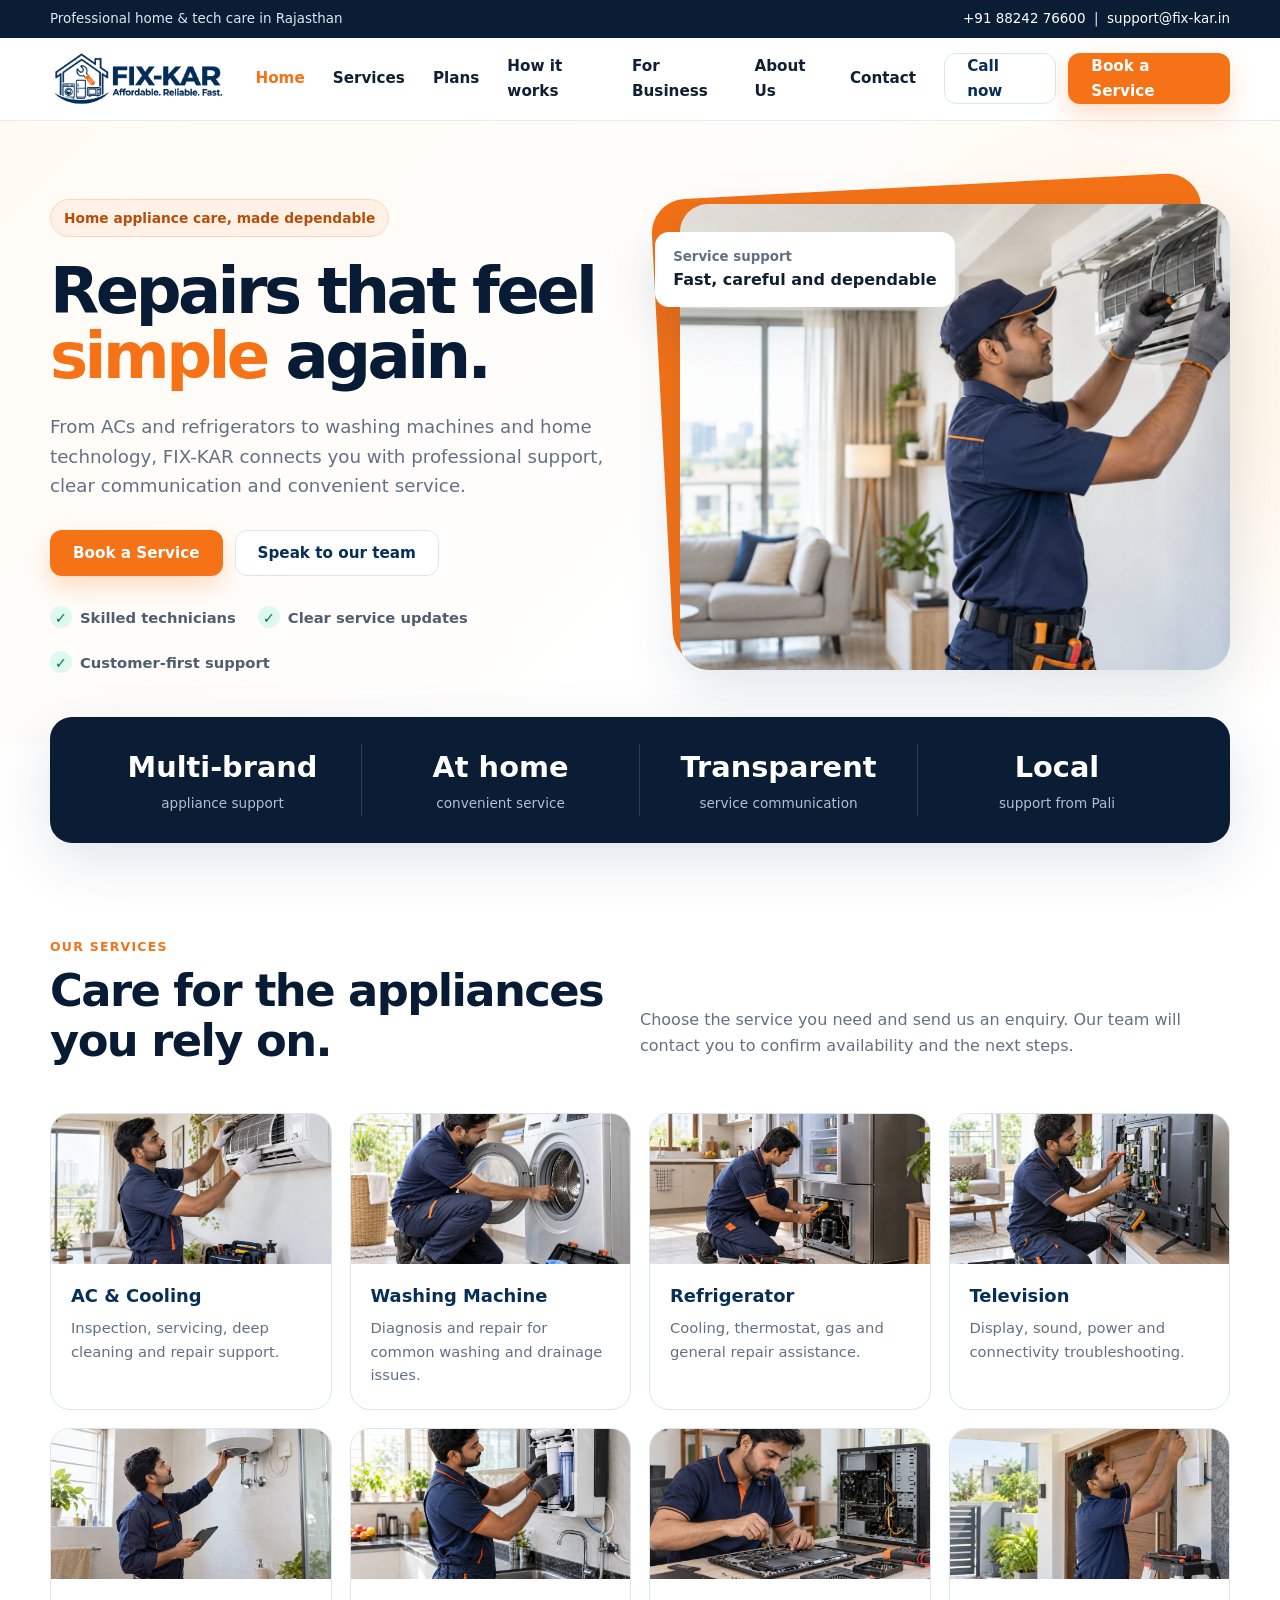
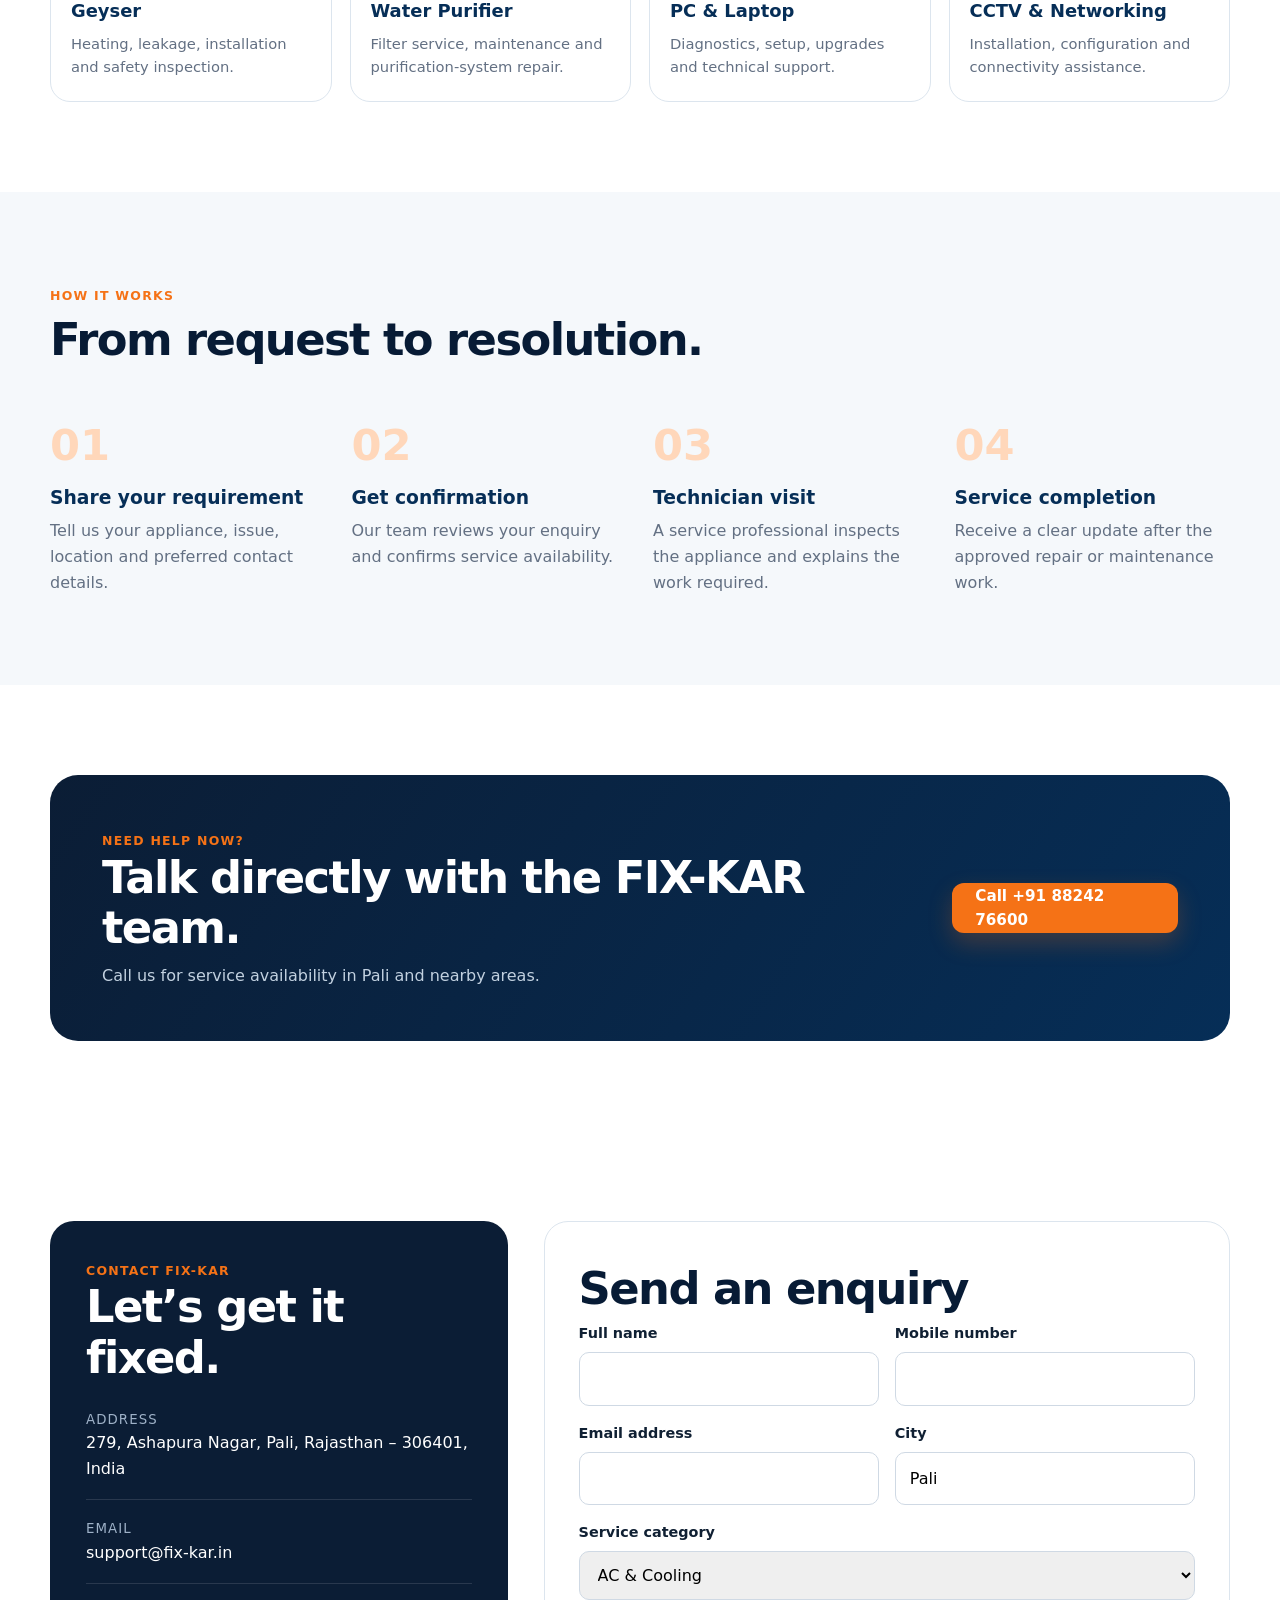
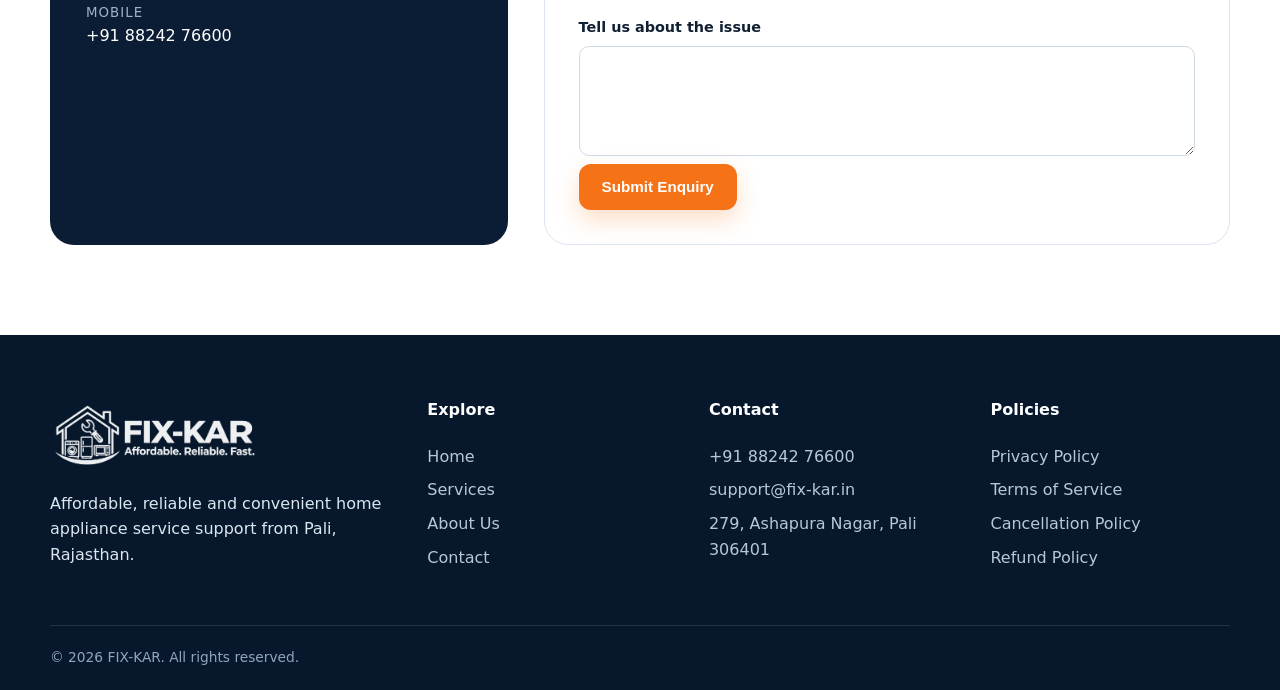
==== index.html @ 4ca43510 "Initial Fixkaro deployment" ====
<!doctype html>
<html lang="en">
<head>
  <meta charset="utf-8">
  <meta name="viewport" content="width=device-width, initial-scale=1">
  <title>FIX-KAR | Affordable, Reliable Home Appliance Service</title>
  <meta name="description" content="Book trusted appliance repair and maintenance services with FIX-KAR in Pali, Rajasthan.">
  <link rel="icon" type="image/svg+xml" href="data:image/svg+xml,%3Csvg xmlns='http://www.w3.org/2000/svg' viewBox='0 0 64 64'%3E%3Crect width='64' height='64' rx='14' fill='%23062e57'/%3E%3Cpath d='M13 31 32 16l19 15v20H13z' fill='none' stroke='%23fff' stroke-width='5'/%3E%3Cpath d='m27 39 15-15' stroke='%23f57216' stroke-width='6' stroke-linecap='round'/%3E%3C/svg%3E">
  <link rel="stylesheet" href="styles.css">
</head>
<body>

  <div class="topbar">
    <div class="wrap">
      <span>Professional home &amp; tech care in Rajasthan</span>
      <span>
        <a href="tel:+918824276600">+91 88242 76600</a>
        &nbsp;|&nbsp;
        <a href="mailto:support@fix-kar.in">support@fix-kar.in</a>
      </span>
    </div>
  </div>

  <header class="header">
    <nav class="nav wrap">
      <a href="index.html"><img class="logo" src="assets/fix-kar-logo.png" alt="FIX-KAR – Affordable, Reliable, Fast"></a>
      <div class="navlinks">
        <a class="active" href="index.html">Home</a>
        <a href="services.html">Services</a>
        <a href="plans.html">Plans</a>
        <a href="how-it-works.html">How it works</a>
        <a href="business.html">For Business</a>
        <a href="about.html">About Us</a>
        <a href="contact.html">Contact</a>
      </div>
      <div class="actions">
        <a class="btn btn-secondary" href="tel:+918824276600">Call now</a>
        <a class="btn btn-primary" href="contact.html">Book a Service</a>
        <button class="menu" aria-label="Toggle menu">☰</button>
      </div>
    </nav>
  </header>

  <main>

    <section class="hero">
      <div class="wrap hero-grid">
        <div>
          <span class="eyebrow">Home appliance care, made dependable</span>
          <h1>Repairs that feel <span>simple</span> again.</h1>
          <p class="lead">From ACs and refrigerators to washing machines and home technology, FIX-KAR connects you with professional support, clear communication and convenient service.</p>
          <div class="hero-ctas">
            <a class="btn btn-primary" href="contact.html">Book a Service</a>
            <a class="btn btn-secondary" href="tel:+918824276600">Speak to our team</a>
          </div>
          <div class="trust">
            <span>Skilled technicians</span>
            <span>Clear service updates</span>
            <span>Customer-first support</span>
          </div>
        </div>
        <div class="hero-art">
          <img src="assets/technician-hero.png" alt="Professional technician servicing a home air conditioner">
          <div class="ticket">
            <small>Service support</small>
            Fast, careful and dependable
          </div>
        </div>
      </div>
    </section>

    <section class="stats">
      <div class="wrap stats-grid">
        <div class="stat"><strong>Multi-brand</strong><span>appliance support</span></div>
        <div class="stat"><strong>At home</strong><span>convenient service</span></div>
        <div class="stat"><strong>Transparent</strong><span>service communication</span></div>
        <div class="stat"><strong>Local</strong><span>support from Pali</span></div>
      </div>
    </section>

    <section class="section" id="services">
      <div class="wrap">
        <div class="section-head">
          <div>
            <span class="kicker">Our services</span>
            <h2>Care for the appliances you rely on.</h2>
          </div>
          <p>Choose the service you need and send us an enquiry. Our team will contact you to confirm availability and the next steps.</p>
        </div>
        <div class="service-grid">
          <article class="card home-service-card">
            <img src="assets/service-ac.jpg" alt="Technician servicing an air conditioner" loading="lazy">
            <h3>AC &amp; Cooling</h3>
            <p>Inspection, servicing, deep cleaning and repair support.</p>
          </article>
          <article class="card home-service-card">
            <img src="assets/service-washing.jpg" alt="Technician repairing a washing machine" loading="lazy">
            <h3>Washing Machine</h3>
            <p>Diagnosis and repair for common washing and drainage issues.</p>
          </article>
          <article class="card home-service-card">
            <img src="assets/service-refrigerator.jpg" alt="Technician diagnosing a refrigerator" loading="lazy">
            <h3>Refrigerator</h3>
            <p>Cooling, thermostat, gas and general repair assistance.</p>
          </article>
          <article class="card home-service-card">
            <img src="assets/service-tv.jpg" alt="Technician repairing a television" loading="lazy">
            <h3>Television</h3>
            <p>Display, sound, power and connectivity troubleshooting.</p>
          </article>
          <article class="card home-service-card">
            <img src="assets/service-geyser.jpg" alt="Technician inspecting a geyser" loading="lazy">
            <h3>Geyser</h3>
            <p>Heating, leakage, installation and safety inspection.</p>
          </article>
          <article class="card home-service-card">
            <img src="assets/service-purifier.jpg" alt="Technician servicing a water purifier" loading="lazy">
            <h3>Water Purifier</h3>
            <p>Filter service, maintenance and purification-system repair.</p>
          </article>
          <article class="card home-service-card">
            <img src="assets/service-laptop.jpg" alt="Technician repairing a laptop" loading="lazy">
            <h3>PC &amp; Laptop</h3>
            <p>Diagnostics, setup, upgrades and technical support.</p>
          </article>
          <article class="card home-service-card">
            <img src="assets/service-cctv.jpg" alt="Technician installing a CCTV camera" loading="lazy">
            <h3>CCTV &amp; Networking</h3>
            <p>Installation, configuration and connectivity assistance.</p>
          </article>
        </div>
      </div>
    </section>

    <section class="section soft" id="how">
      <div class="wrap">
        <div class="section-head">
          <div>
            <span class="kicker">How it works</span>
            <h2>From request to resolution.</h2>
          </div>
        </div>
        <div class="steps">
          <div class="step">
            <h3>Share your requirement</h3>
            <p>Tell us your appliance, issue, location and preferred contact details.</p>
          </div>
          <div class="step">
            <h3>Get confirmation</h3>
            <p>Our team reviews your enquiry and confirms service availability.</p>
          </div>
          <div class="step">
            <h3>Technician visit</h3>
            <p>A service professional inspects the appliance and explains the work required.</p>
          </div>
          <div class="step">
            <h3>Service completion</h3>
            <p>Receive a clear update after the approved repair or maintenance work.</p>
          </div>
        </div>
      </div>
    </section>

    <section class="section">
      <div class="wrap">
        <div class="band">
          <div>
            <span class="kicker">Need help now?</span>
            <h2>Talk directly with the FIX-KAR team.</h2>
            <p>Call us for service availability in Pali and nearby areas.</p>
          </div>
          <a class="btn btn-primary" href="tel:+918824276600">Call +91 88242 76600</a>
        </div>
      </div>
    </section>

    <section class="section" id="contact">
      <div class="wrap contact-grid">
        <div class="contact-panel">
          <span class="kicker">Contact Fix-Kar</span>
          <h2>Let&rsquo;s get it fixed.</h2>
          <div class="contact-item">
            <small>Address</small>
            <a target="_blank" rel="noopener" href="https://www.google.com/maps/search/?api=1&query=279%2C%20Ashapura%20Nagar%2C%20Pali%20306401">279, Ashapura Nagar, Pali, Rajasthan – 306401, India</a>
          </div>
          <div class="contact-item">
            <small>Email</small>
            <a href="mailto:support@fix-kar.in">support@fix-kar.in</a>
          </div>
          <div class="contact-item">
            <small>Mobile</small>
            <a href="tel:+918824276600">+91 88242 76600</a>
          </div>
        </div>
        <form class="form" id="enquiry-form">
          <h2>Send an enquiry</h2>
          <div class="fields">
            <div class="field">
              <label for="name">Full name</label>
              <input id="name" required autocomplete="name">
            </div>
            <div class="field">
              <label for="mobile">Mobile number</label>
              <input id="mobile" required inputmode="tel" autocomplete="tel">
            </div>
            <div class="field">
              <label for="email">Email address</label>
              <input id="email" type="email" autocomplete="email">
            </div>
            <div class="field">
              <label for="city">City</label>
              <input id="city" value="Pali" autocomplete="address-level2">
            </div>
            <div class="field full">
              <label for="category">Service category</label>
              <select id="category">
                <option>AC &amp; Cooling</option>
                <option>Washing Machine</option>
                <option>Refrigerator</option>
                <option>Television</option>
                <option>Geyser</option>
                <option>Water Purifier</option>
                <option>PC &amp; Laptop</option>
                <option>CCTV &amp; Networking</option>
                <option>Other</option>
              </select>
            </div>
            <div class="field full">
              <label for="message">Tell us about the issue</label>
              <textarea id="message" required></textarea>
            </div>
          </div>
          <button class="btn btn-primary" type="submit">Submit Enquiry</button>
          <div class="notice" role="status">Thank you. Your enquiry has been recorded in this website preview. Please call or email FIX-KAR for immediate assistance.</div>
        </form>
      </div>
    </section>

  </main>

  <footer>
    <div class="wrap">
      <div class="footer-grid">
        <div>
          <img class="footer-logo" src="assets/fix-kar-logo.png" alt="FIX-KAR">
          <p>Affordable, reliable and convenient home appliance service support from Pali, Rajasthan.</p>
        </div>
        <div>
          <h4>Explore</h4>
          <a href="index.html">Home</a>
          <a href="services.html">Services</a>
          <a href="about.html">About Us</a>
          <a href="contact.html">Contact</a>
        </div>
        <div>
          <h4>Contact</h4>
          <a href="tel:+918824276600">+91 88242 76600</a>
          <a href="mailto:support@fix-kar.in">support@fix-kar.in</a>
          <a target="_blank" rel="noopener" href="https://www.google.com/maps/search/?api=1&query=279%2C%20Ashapura%20Nagar%2C%20Pali%20306401">279, Ashapura Nagar, Pali 306401</a>
        </div>
        <div>
          <h4>Policies</h4>
          <a href="privacy.html">Privacy Policy</a>
          <a href="terms.html">Terms of Service</a>
          <a href="cancellation.html">Cancellation Policy</a>
          <a href="refund.html">Refund Policy</a>
        </div>
      </div>
      <div class="footer-bottom">© 2026 FIX-KAR. All rights reserved.</div>
    </div>
  </footer>

  <script src="script.js"></script>
</body>
</html>
---- styles.css ----
/* ==========================================================================
   FIX-KAR — Global Stylesheet
   ========================================================================== */

:root {
  --navy: #062e57;
  --navy2: #0b1d35;
  --orange: #f57216;
  --mint: #18b88f;
  --ink: #102033;
  --muted: #637083;
  --paper: #fff;
  --soft: #f5f8fb;
  --line: #dce5ee;
  --shadow: 0 18px 55px rgba(6, 46, 87, 0.12);
}

* {
  box-sizing: border-box;
}

html {
  scroll-behavior: smooth;
}

body {
  margin: 0;
  font-family: Inter, ui-sans-serif, system-ui, -apple-system, BlinkMacSystemFont, "Segoe UI", sans-serif;
  color: var(--ink);
  background: #fff;
  line-height: 1.6;
}

a {
  color: inherit;
  text-decoration: none;
}

img {
  max-width: 100%;
  display: block;
}

.wrap {
  width: min(1180px, calc(100% - 40px));
  margin: auto;
}

/* ==========================================================================
   Top bar + header + nav
   ========================================================================== */

.topbar {
  background: var(--navy2);
  color: #dbe8f3;
  font-size: 0.84rem;
}

.topbar .wrap {
  display: flex;
  justify-content: space-between;
  gap: 20px;
  padding: 8px 0;
}

.topbar a {
  color: #fff;
}

.header {
  position: sticky;
  top: 0;
  z-index: 30;
  background: rgba(255, 255, 255, 0.96);
  backdrop-filter: blur(12px);
  border-bottom: 1px solid rgba(220, 229, 238, 0.75);
}

.nav {
  height: 82px;
  display: flex;
  align-items: center;
  justify-content: space-between;
  gap: 28px;
}

.logo {
  width: 188px;
}

.navlinks {
  display: flex;
  align-items: center;
  gap: 28px;
  font-weight: 650;
  font-size: 0.95rem;
}

.navlinks a:hover,
.navlinks a.active {
  color: var(--orange);
}

.actions {
  display: flex;
  align-items: center;
  gap: 12px;
}

.btn {
  display: inline-flex;
  align-items: center;
  justify-content: center;
  min-height: 46px;
  padding: 0 22px;
  border-radius: 12px;
  border: 1px solid transparent;
  font-weight: 750;
  cursor: pointer;
  transition: 0.2s;
  background: none;
  font-size: 0.95rem;
}

.btn-primary {
  background: var(--orange);
  color: white;
  box-shadow: 0 10px 25px rgba(245, 114, 22, 0.24);
}

.btn-primary:hover {
  transform: translateY(-2px);
  background: #db5f0b;
}

.btn-secondary {
  border-color: var(--line);
  background: #fff;
  color: var(--navy);
}

.btn-secondary:hover {
  border-color: var(--orange);
}

.menu {
  display: none;
  border: 0;
  background: none;
  font-size: 1.6rem;
}

/* ==========================================================================
   Hero
   ========================================================================== */

.hero {
  background: radial-gradient(circle at 88% 40%, #fff0dc 0, transparent 30%),
    linear-gradient(135deg, #fffaf4, #fff 62%);
  padding: 78px 0 70px;
  overflow: hidden;
}

.hero-grid {
  display: grid;
  grid-template-columns: 1.02fr 0.98fr;
  align-items: center;
  gap: 58px;
}

.eyebrow {
  display: inline-flex;
  align-items: center;
  gap: 8px;
  color: #b64d09;
  background: #fff1e6;
  border: 1px solid #ffd6bb;
  border-radius: 999px;
  padding: 7px 13px;
  font-size: 0.86rem;
  font-weight: 750;
}

.hero h1,
.page-hero h1 {
  font-size: clamp(2.8rem, 5vw, 5rem);
  line-height: 1.03;
  letter-spacing: -0.055em;
  color: #071b35;
  margin: 22px 0;
}

.hero h1 span {
  color: var(--orange);
}

.lead {
  font-size: 1.14rem;
  color: var(--muted);
  max-width: 650px;
}

.hero-ctas {
  display: flex;
  gap: 12px;
  flex-wrap: wrap;
  margin: 30px 0;
}

.trust {
  display: flex;
  gap: 22px;
  flex-wrap: wrap;
  color: #4e5d70;
  font-size: 0.92rem;
  font-weight: 650;
}

.trust span:before {
  content: "✓";
  display: inline-grid;
  place-items: center;
  width: 22px;
  height: 22px;
  border-radius: 50%;
  background: #dff8f0;
  color: #078060;
  margin-right: 8px;
}

.hero-art {
  position: relative;
}

.hero-art:before {
  content: "";
  position: absolute;
  inset: -18px 18px 18px -18px;
  background: var(--orange);
  border-radius: 34px;
  transform: rotate(-3deg);
}

.hero-art img {
  position: relative;
  aspect-ratio: 1.18 / 1;
  object-fit: cover;
  border-radius: 28px;
  box-shadow: var(--shadow);
}

.ticket {
  position: absolute;
  z-index: 2;
  left: -25px;
  top: 28px;
  background: white;
  padding: 14px 18px;
  border-radius: 14px;
  box-shadow: var(--shadow);
  font-weight: 750;
}

.ticket small {
  display: block;
  color: var(--muted);
  font-weight: 550;
}

/* ==========================================================================
   Stats band
   ========================================================================== */

.stats {
  margin-top: -28px;
  position: relative;
  z-index: 3;
}

.stats-grid {
  display: grid;
  grid-template-columns: repeat(4, 1fr);
  background: var(--navy2);
  color: white;
  border-radius: 22px;
  padding: 27px 34px;
  box-shadow: var(--shadow);
}

.stat {
  text-align: center;
  border-right: 1px solid rgba(255, 255, 255, 0.15);
}

.stat:last-child {
  border: 0;
}

.stat strong {
  display: block;
  font-size: 1.8rem;
}

.stat span {
  color: #afc0d4;
  font-size: 0.85rem;
}

/* ==========================================================================
   Sections
   ========================================================================== */

.section {
  padding: 90px 0;
}

.section.soft {
  background: var(--soft);
}

.section-head {
  display: flex;
  align-items: end;
  justify-content: space-between;
  gap: 30px;
  margin-bottom: 38px;
}

.kicker {
  color: var(--orange);
  font-weight: 800;
  text-transform: uppercase;
  letter-spacing: 0.1em;
  font-size: 0.78rem;
}

.section h2,
.page-section h2 {
  font-size: clamp(2rem, 3.5vw, 3.15rem);
  line-height: 1.12;
  letter-spacing: -0.035em;
  color: #071b35;
  margin: 8px 0;
}

.section-head p {
  max-width: 590px;
  color: var(--muted);
}

/* ==========================================================================
   Service cards (shared card style)
   ========================================================================== */

.service-grid {
  display: grid;
  grid-template-columns: repeat(4, 1fr);
  gap: 18px;
}

.card {
  background: #fff;
  border: 1px solid var(--line);
  border-radius: 20px;
  padding: 25px;
  transition: 0.2s;
}

.card:hover {
  transform: translateY(-5px);
  box-shadow: var(--shadow);
  border-color: #ffc59d;
}

.icon {
  width: 54px;
  height: 54px;
  display: grid;
  place-items: center;
  background: #fff2e9;
  color: var(--orange);
  border-radius: 15px;
  font-size: 1.55rem;
}

.card h3 {
  margin: 18px 0 6px;
  color: var(--navy);
  font-size: 1.12rem;
}

.card p {
  color: var(--muted);
  font-size: 0.92rem;
  margin: 0;
}

.home-service-card {
  padding: 0;
  overflow: hidden;
}

.home-service-card > img {
  width: 100%;
  height: 150px;
  object-fit: cover;
}

.home-service-card h3,
.home-service-card p {
  margin-left: 20px;
  margin-right: 20px;
}

.home-service-card p {
  margin-bottom: 22px;
}

/* ==========================================================================
   How it works — steps
   ========================================================================== */

.steps {
  display: grid;
  grid-template-columns: repeat(4, 1fr);
  gap: 26px;
  counter-reset: step;
}

.step {
  counter-increment: step;
}

.step:before {
  content: "0" counter(step);
  font-size: 2.7rem;
  font-weight: 850;
  color: #ffd7ba;
}

.step h3 {
  margin: 2px 0 6px;
  color: var(--navy);
}

.step p {
  margin: 0;
  color: var(--muted);
}

/* ==========================================================================
   Call-to-action band
   ========================================================================== */

.band {
  background: linear-gradient(125deg, var(--navy2), var(--navy));
  color: white;
  border-radius: 28px;
  padding: 52px;
  display: flex;
  align-items: center;
  justify-content: space-between;
  gap: 30px;
}

.band h2 {
  color: #fff;
  margin: 0 0 10px;
}

.band p {
  color: #c2d1e0;
  margin: 0;
}

/* ==========================================================================
   Contact panel + form
   ========================================================================== */

.contact-grid {
  display: grid;
  grid-template-columns: 0.8fr 1.2fr;
  gap: 36px;
}

.contact-panel {
  background: var(--navy2);
  color: white;
  border-radius: 24px;
  padding: 36px;
}

.contact-panel h2 {
  color: white;
  margin-top: 0;
}

.contact-item {
  padding: 18px 0;
  border-bottom: 1px solid rgba(255, 255, 255, 0.12);
}

.contact-item:last-child {
  border: 0;
}

.contact-item small {
  display: block;
  color: #9fb2c8;
  text-transform: uppercase;
  letter-spacing: 0.08em;
}

.form {
  background: white;
  border: 1px solid var(--line);
  border-radius: 24px;
  padding: 34px;
}

.fields {
  display: grid;
  grid-template-columns: 1fr 1fr;
  gap: 16px;
}

.field.full {
  grid-column: 1 / -1;
}

.field label {
  display: block;
  font-weight: 700;
  margin-bottom: 7px;
  font-size: 0.9rem;
}

.field input,
.field select,
.field textarea {
  width: 100%;
  padding: 13px 14px;
  border: 1px solid #cfd9e4;
  border-radius: 10px;
  font: inherit;
}

.field textarea {
  min-height: 110px;
  resize: vertical;
}

.notice {
  display: none;
  margin-top: 14px;
  color: #087b60;
  font-weight: 700;
}

.notice.is-error {
  color: #b3261e;
}

/* ==========================================================================
   Inner-page hero
   ========================================================================== */

.page-hero {
  padding: 70px 0;
  background: linear-gradient(125deg, #f7fbff, #fff4e9);
}

.page-hero .wrap {
  max-width: 900px;
  text-align: center;
}

.page-hero h1 {
  font-size: clamp(2.6rem, 5vw, 4.6rem);
}

/* ==========================================================================
   About page
   ========================================================================== */

.about-grid {
  display: grid;
  grid-template-columns: 0.9fr 1.1fr;
  gap: 55px;
  align-items: center;
}

.about-logo {
  background: #f7f9fc;
  border: 1px solid var(--line);
  border-radius: 26px;
  padding: 38px;
}

.values {
  display: grid;
  grid-template-columns: repeat(3, 1fr);
  gap: 18px;
}

.value {
  padding: 27px;
  border: 1px solid var(--line);
  border-radius: 20px;
}

.value h3 {
  color: var(--navy);
}

.value p {
  color: var(--muted);
}

/* ==========================================================================
   Footer
   ========================================================================== */

footer {
  background: #07182d;
  color: #dce6f1;
  padding: 62px 0 22px;
}

.footer-grid {
  display: grid;
  grid-template-columns: 1.4fr repeat(3, 1fr);
  gap: 42px;
}

.footer-logo {
  width: 210px;
  filter: brightness(0) invert(1);
  opacity: 0.94;
  margin-bottom: 18px;
}

.footer-grid h4 {
  color: white;
  margin-top: 0;
}

.footer-grid a {
  display: block;
  color: #b8c7d8;
  margin: 8px 0;
}

.footer-grid a:hover {
  color: #ff9a54;
}

.footer-bottom {
  border-top: 1px solid rgba(255, 255, 255, 0.12);
  margin-top: 42px;
  padding-top: 20px;
  color: #91a5ba;
  font-size: 0.86rem;
}

/* ==========================================================================
   Services / Business / Plans — content cards
   ========================================================================== */

.content-grid {
  display: grid;
  grid-template-columns: repeat(3, 1fr);
  gap: 20px;
}

.content-card {
  border: 1px solid var(--line);
  border-radius: 20px;
  padding: 28px;
  background: #fff;
}

.content-card h3 {
  color: var(--navy);
  margin: 14px 0 8px;
}

.content-card p,
.content-card li {
  color: var(--muted);
}

.content-card ul {
  padding-left: 20px;
}

.service-card {
  padding: 0;
  overflow: hidden;
}

.service-card .service-photo {
  width: 100%;
  height: 190px;
  object-fit: cover;
}

.service-card .service-body {
  padding: 22px;
}

.service-card h3 {
  margin: 0 0 7px;
}

/* ==========================================================================
   Plans page
   ========================================================================== */

.plan-controls {
  display: flex;
  justify-content: space-between;
  gap: 20px;
  align-items: center;
  flex-wrap: wrap;
  margin-bottom: 32px;
}

.plan-tabs,
.billing-tabs {
  display: inline-flex;
  gap: 6px;
  padding: 6px;
  background: var(--soft);
  border: 1px solid var(--line);
  border-radius: 14px;
}

.plan-tab,
.billing-tab {
  border: 0;
  background: transparent;
  padding: 10px 16px;
  border-radius: 10px;
  font: inherit;
  font-weight: 800;
  color: var(--muted);
  cursor: pointer;
}

.plan-tab.active,
.billing-tab.active {
  background: var(--navy);
  color: white;
}

.discount-note {
  display: inline-flex;
  align-items: center;
  gap: 8px;
  background: #e5f8f1;
  color: #087b60;
  padding: 8px 12px;
  border-radius: 999px;
  font-weight: 800;
  font-size: 0.9rem;
}

.price-grid {
  display: grid;
  grid-template-columns: repeat(3, 1fr);
  gap: 22px;
}

.price-card {
  border: 1px solid var(--line);
  border-radius: 24px;
  padding: 30px;
  background: #fff;
  position: relative;
}

.price-card.featured {
  border: 2px solid var(--orange);
  box-shadow: var(--shadow);
}

.price-card .plan-name {
  font-size: 1.55rem;
  font-weight: 850;
  color: var(--navy);
  margin: 8px 0;
}

.price-card .price {
  font-size: 2.25rem;
  font-weight: 850;
  color: var(--navy);
}

.price-card .price small {
  font-size: 0.95rem;
  color: var(--muted);
}

.price-card .yearly-saving {
  display: none;
  color: #087b60;
  font-weight: 750;
}

.yearly-mode .yearly-saving {
  display: block;
}

.price-card ul {
  padding-left: 20px;
  color: var(--muted);
}

.price-footnote {
  margin-top: 26px;
  padding: 18px 20px;
  background: var(--soft);
  border-radius: 14px;
  color: var(--muted);
}

/* ==========================================================================
   FAQ
   ========================================================================== */

.faq-list {
  display: grid;
  gap: 14px;
  max-width: 900px;
  margin: auto;
}

.faq-list details {
  border: 1px solid var(--line);
  border-radius: 16px;
  background: #fff;
  padding: 18px 21px;
}

.faq-list summary {
  font-weight: 800;
  color: var(--navy);
  cursor: pointer;
}

.faq-list p {
  color: var(--muted);
  margin-bottom: 0;
}

/* ==========================================================================
   Policy pages
   ========================================================================== */

.policy {
  max-width: 850px;
}

.policy h2 {
  font-size: 1.7rem;
  margin-top: 38px;
}

.policy p,
.policy li {
  color: var(--muted);
}

.policy .updated {
  background: var(--soft);
  padding: 12px 16px;
  border-radius: 10px;
}

/* ==========================================================================
   How-it-works page — split lists
   ========================================================================== */

.split {
  display: grid;
  grid-template-columns: 1fr 1fr;
  gap: 35px;
  align-items: start;
}

.check-list {
  list-style: none;
  padding: 0;
}

.check-list li {
  padding: 10px 0;
  border-bottom: 1px solid var(--line);
}

.check-list li:before {
  content: "✓";
  color: var(--mint);
  font-weight: 900;
  margin-right: 10px;
}

.route-cta {
  text-align: center;
  padding: 55px;
  border-radius: 26px;
  background: linear-gradient(135deg, #fff3e8, #f5f9ff);
}

/* ==========================================================================
   Responsive
   ========================================================================== */

@media (max-width: 980px) {
  .navlinks {
    display: none;
  }

  .menu {
    display: block;
  }

  .actions .btn-secondary {
    display: none;
  }

  .hero-grid,
  .about-grid,
  .contact-grid {
    grid-template-columns: 1fr;
  }

  .hero {
    padding-top: 45px;
  }

  .hero-art {
    margin: 25px 18px 0;
  }

  .service-grid {
    grid-template-columns: repeat(2, 1fr);
  }

  .steps {
    grid-template-columns: repeat(2, 1fr);
  }

  .footer-grid {
    grid-template-columns: 1fr 1fr;
  }

  .stats-grid {
    grid-template-columns: repeat(2, 1fr);
    gap: 22px;
  }

  .stat:nth-child(2) {
    border-right: 0;
  }

  .mobile-open .navlinks {
    display: flex;
    position: absolute;
    top: 82px;
    left: 0;
    right: 0;
    background: white;
    padding: 24px;
    flex-direction: column;
    box-shadow: var(--shadow);
  }

  .values {
    grid-template-columns: 1fr;
  }
}

@media (max-width: 900px) {
  .content-grid,
  .price-grid,
  .split {
    grid-template-columns: 1fr 1fr;
  }
}

@media (max-width: 620px) {
  .wrap {
    width: min(100% - 28px, 1180px);
  }

  .topbar {
    display: none;
  }

  .nav {
    height: 72px;
  }

  .logo {
    width: 148px;
  }

  .actions .btn-primary {
    display: none;
  }

  .mobile-open .navlinks {
    top: 72px;
  }

  .hero h1 {
    font-size: 2.85rem;
  }

  .service-grid,
  .steps,
  .fields,
  .footer-grid {
    grid-template-columns: 1fr;
  }

  .stats {
    margin-top: 0;
    background: var(--navy2);
  }

  .stats .wrap {
    width: 100%;
  }

  .stats-grid {
    border-radius: 0;
  }

  .stat {
    border: 0;
  }

  .section {
    padding: 68px 0;
  }

  .section-head {
    align-items: start;
    flex-direction: column;
  }

  .band {
    padding: 34px;
    align-items: flex-start;
    flex-direction: column;
  }

  .ticket {
    left: -12px;
  }

  .contact-panel,
  .form {
    padding: 25px;
  }

  .content-grid,
  .price-grid,
  .split {
    grid-template-columns: 1fr;
  }

  .route-cta {
    padding: 32px 22px;
  }

  .service-card .service-photo {
    height: 180px;
  }

  .plan-tabs,
  .billing-tabs {
    width: 100%;
    overflow-x: auto;
  }

  .plan-tab,
  .billing-tab {
    flex: 1;
    white-space: nowrap;
    padding: 10px 12px;
  }
}
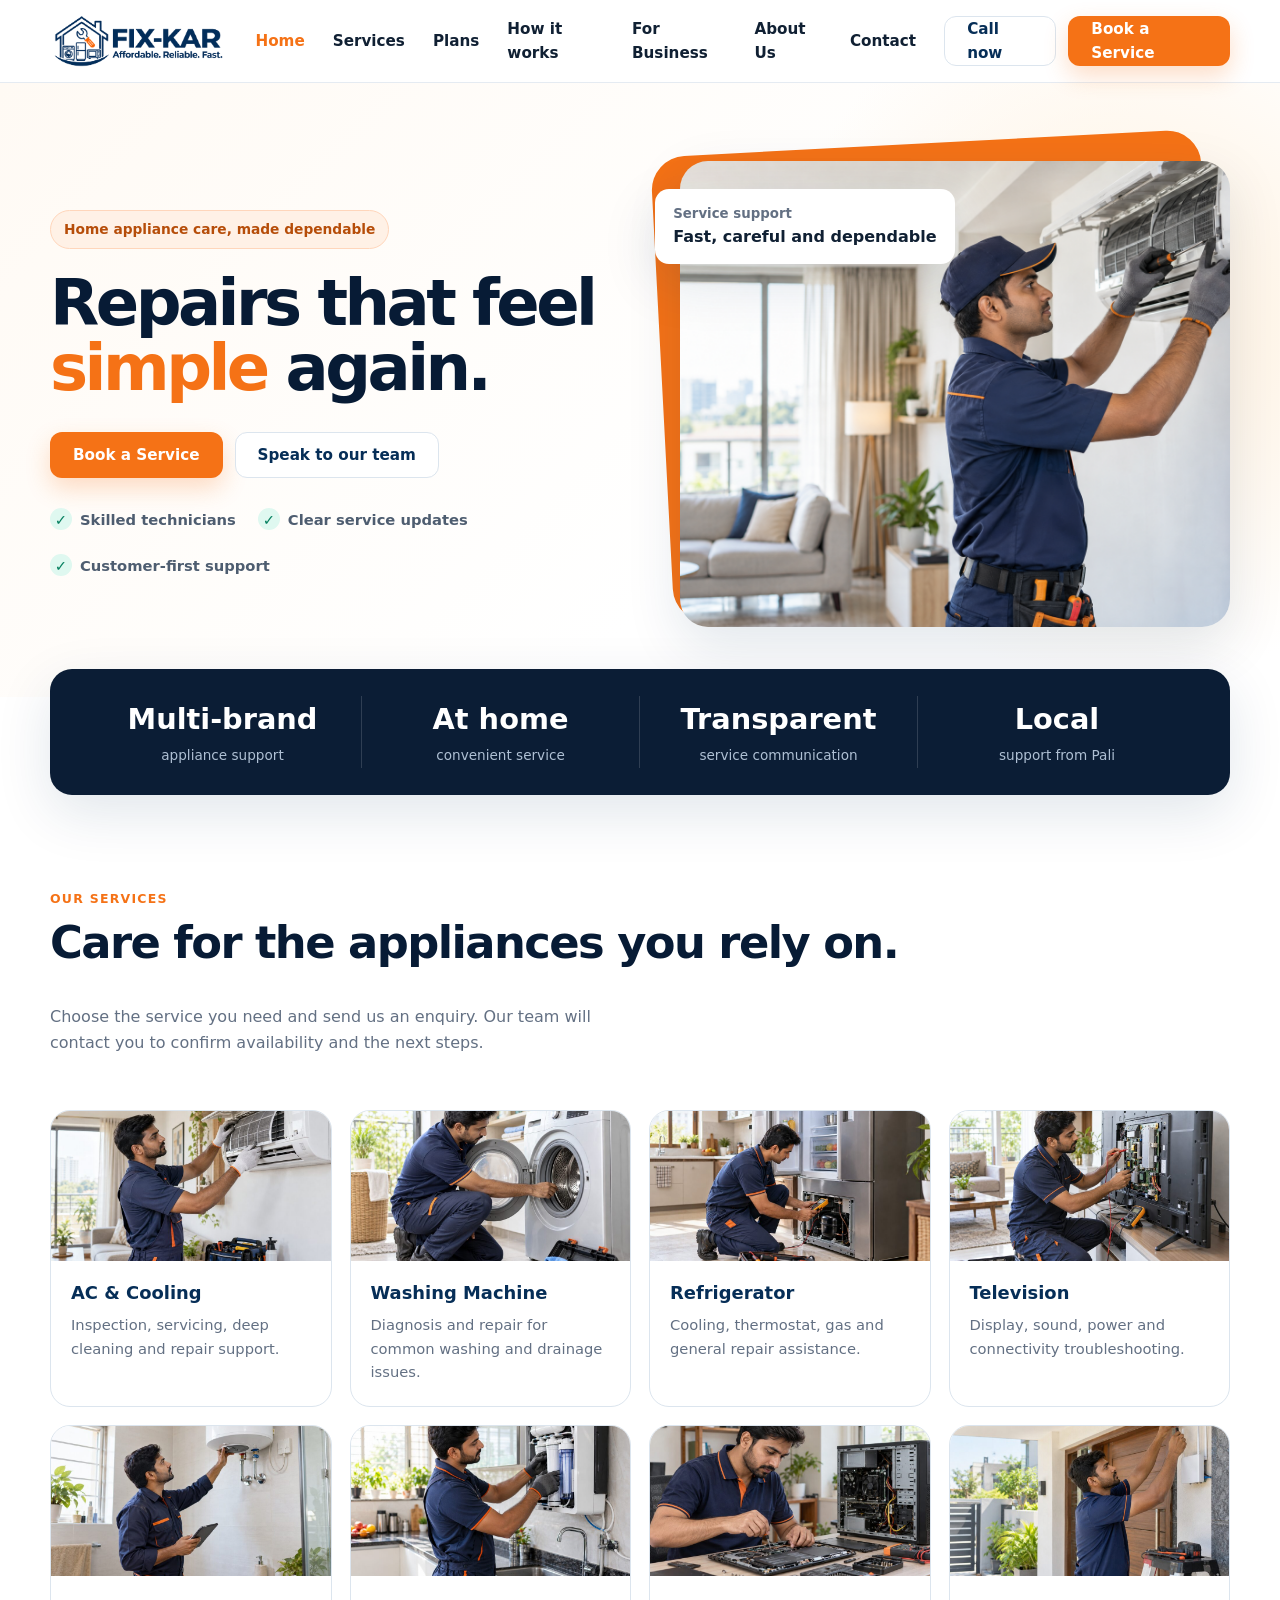
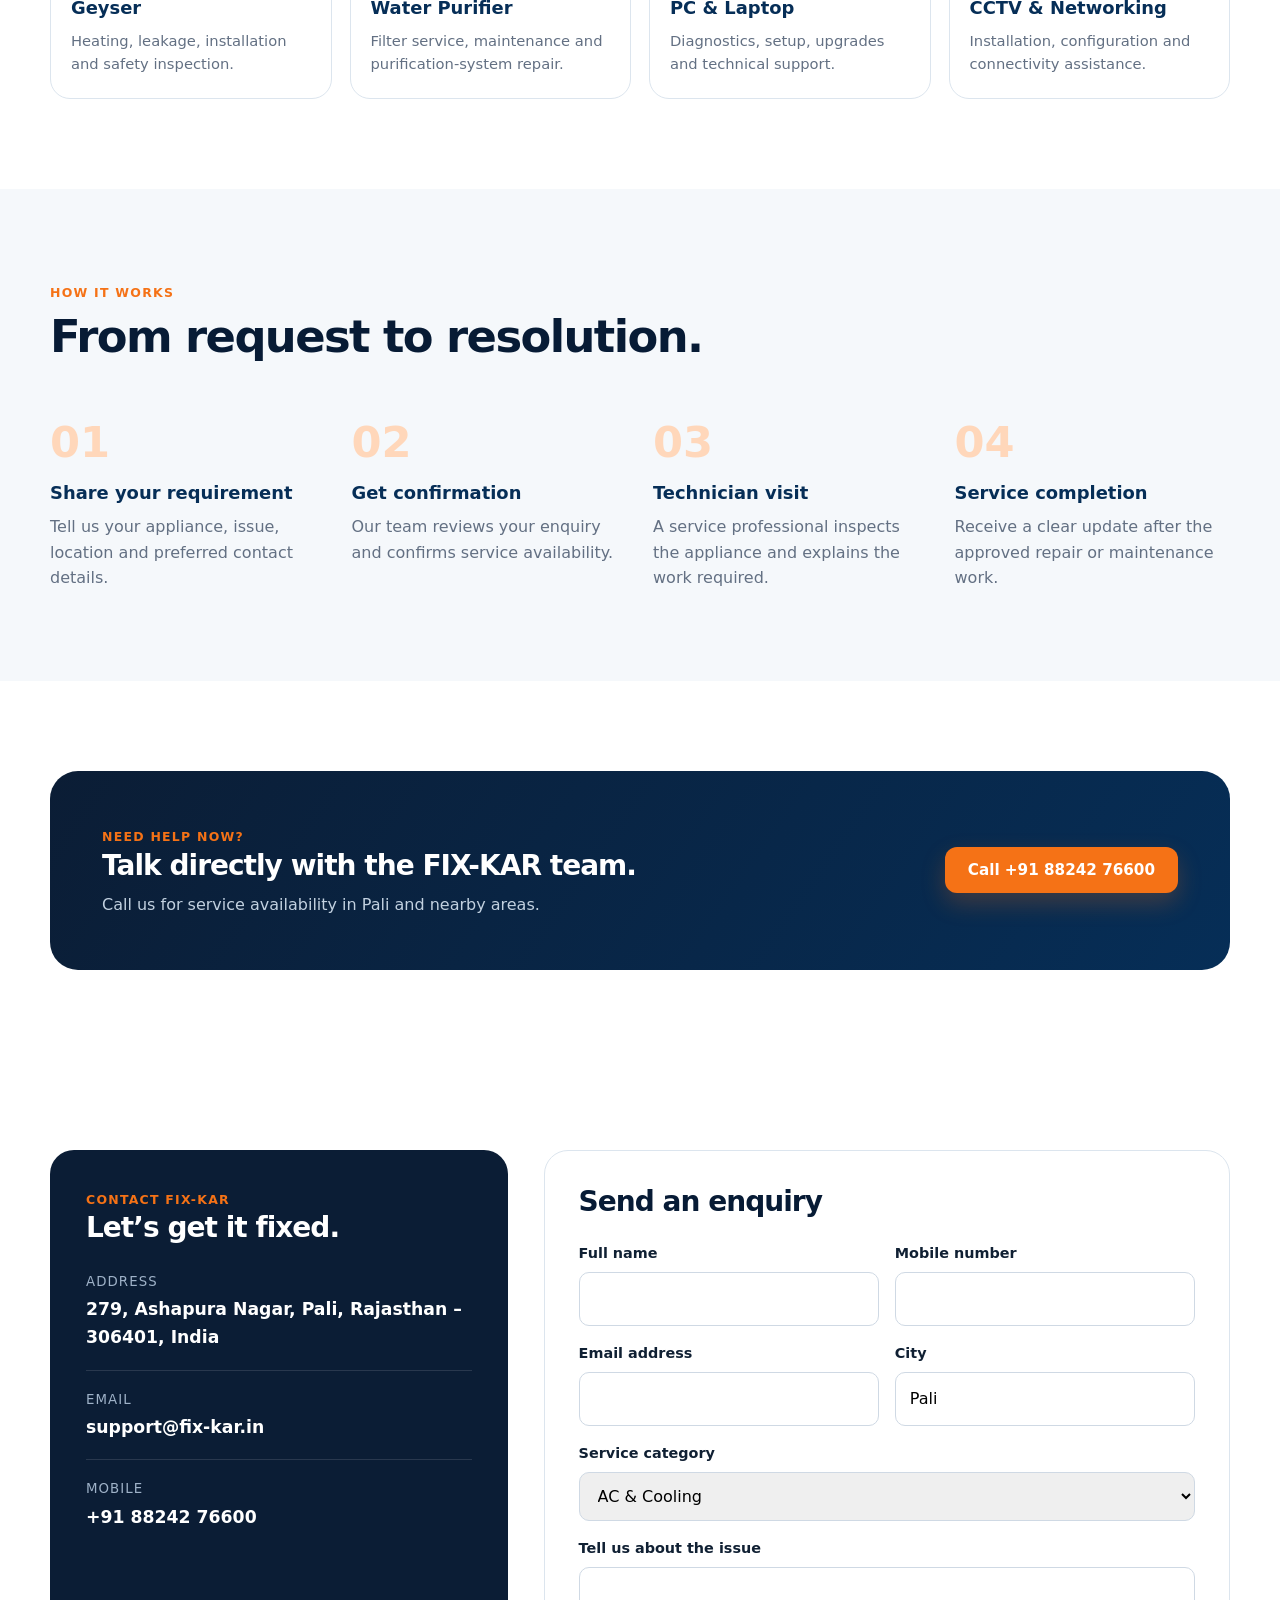
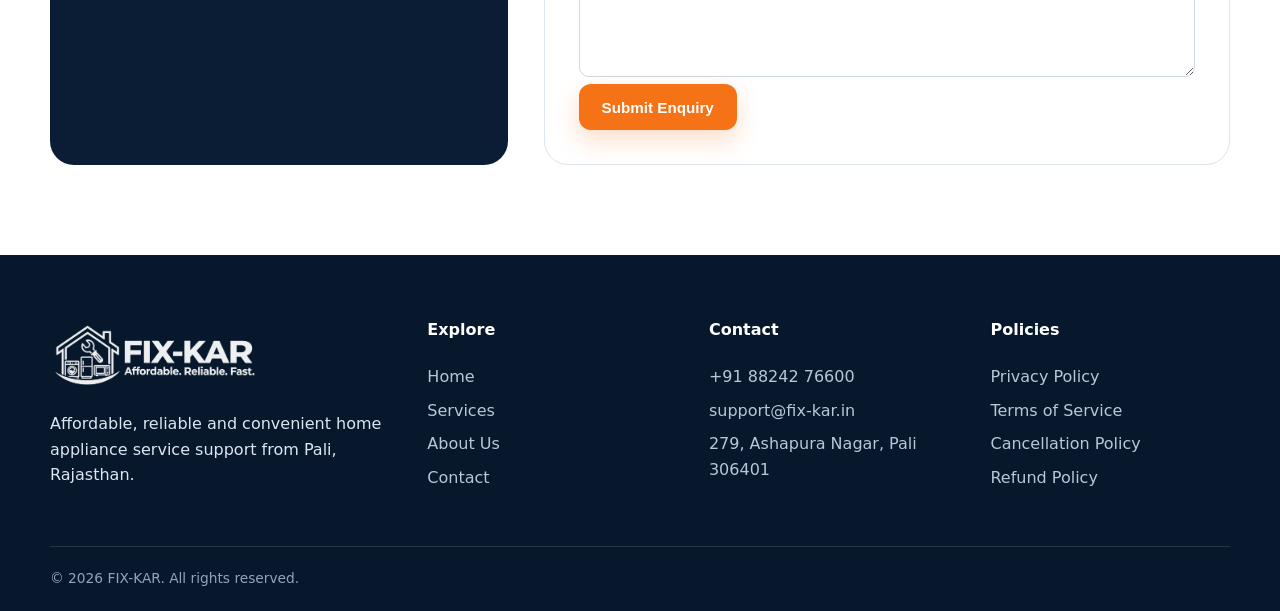
==== commit 25289785: "alignment" ====
--- a/index.html
+++ b/index.html
@@ -10,17 +10,6 @@
 </head>
 <body>
 
-  <div class="topbar">
-    <div class="wrap">
-      <span>Professional home &amp; tech care in Rajasthan</span>
-      <span>
-        <a href="tel:+918824276600">+91 88242 76600</a>
-        &nbsp;|&nbsp;
-        <a href="mailto:support@fix-kar.in">support@fix-kar.in</a>
-      </span>
-    </div>
-  </div>
-
   <header class="header">
     <nav class="nav wrap">
       <a href="index.html"><img class="logo" src="assets/fix-kar-logo.png" alt="FIX-KAR – Affordable, Reliable, Fast"></a>
@@ -48,7 +37,6 @@
         <div>
           <span class="eyebrow">Home appliance care, made dependable</span>
           <h1>Repairs that feel <span>simple</span> again.</h1>
-          <p class="lead">From ACs and refrigerators to washing machines and home technology, FIX-KAR connects you with professional support, clear communication and convenient service.</p>
           <div class="hero-ctas">
             <a class="btn btn-primary" href="contact.html">Book a Service</a>
             <a class="btn btn-secondary" href="tel:+918824276600">Speak to our team</a>
--- a/styles.css
+++ b/styles.css
@@ -49,23 +49,6 @@
 /* ==========================================================================
    Top bar + header + nav
    ========================================================================== */
-
-.topbar {
-  background: var(--navy2);
-  color: #dbe8f3;
-  font-size: 0.84rem;
-}
-
-.topbar .wrap {
-  display: flex;
-  justify-content: space-between;
-  gap: 20px;
-  padding: 8px 0;
-}
-
-.topbar a {
-  color: #fff;
-}
 
 .header {
   position: sticky;
@@ -184,10 +167,12 @@
 .hero h1,
 .page-hero h1 {
   font-size: clamp(2.8rem, 5vw, 5rem);
+  font-weight: 800;
   line-height: 1.03;
   letter-spacing: -0.055em;
   color: #071b35;
   margin: 22px 0;
+  text-wrap: balance;
 }
 
 .hero h1 span {
@@ -320,9 +305,9 @@
 
 .section-head {
   display: flex;
-  align-items: end;
-  justify-content: space-between;
-  gap: 30px;
+  flex-direction: column;
+  align-items: start;
+  gap: 12px;
   margin-bottom: 38px;
 }
 
@@ -337,10 +322,24 @@
 .section h2,
 .page-section h2 {
   font-size: clamp(2rem, 3.5vw, 3.15rem);
+  font-weight: 800;
   line-height: 1.12;
   letter-spacing: -0.035em;
   color: #071b35;
   margin: 8px 0;
+}
+
+/* Smaller, consistent h2 used for card/panel headers (not big section
+   titles) — band, contact panel, form and long-form policy headings all
+   share this one size/weight instead of each falling back to a different
+   default. */
+.band h2,
+.contact-panel h2,
+.form h2,
+.policy h2 {
+  font-size: 1.75rem;
+  font-weight: 800;
+  line-height: 1.2;
 }
 
 .section-head p {
@@ -378,15 +377,27 @@
   display: grid;
   place-items: center;
   background: #fff2e9;
-  color: var(--orange);
+  color: #b64d09;
   border-radius: 15px;
-  font-size: 1.55rem;
+  font-size: 1.85rem;
+  font-weight: 700;
+}
+
+/* Every h3 on the site (service cards, steps, value cards, content cards)
+   shares this one size/weight so headings are the same "character" wherever
+   they're used — only margin/color vary per component below. */
+.card h3,
+.step h3,
+.value h3,
+.content-card h3,
+.service-card h3 {
+  font-size: 1.12rem;
+  font-weight: 800;
 }
 
 .card h3 {
   margin: 18px 0 6px;
   color: var(--navy);
-  font-size: 1.12rem;
 }
 
 .card p {
@@ -511,11 +522,23 @@
   letter-spacing: 0.08em;
 }
 
+.contact-item a {
+  display: inline-block;
+  margin-top: 4px;
+  font-size: 1.08rem;
+  font-weight: 700;
+  color: #fff;
+}
+
 .form {
   background: white;
   border: 1px solid var(--line);
   border-radius: 24px;
   padding: 34px;
+}
+
+.form h2 {
+  margin: 0 0 24px;
 }
 
 .fields {
@@ -573,10 +596,6 @@
 .page-hero .wrap {
   max-width: 900px;
   text-align: center;
-}
-
-.page-hero h1 {
-  font-size: clamp(2.6rem, 5vw, 4.6rem);
 }
 
 /* ==========================================================================
@@ -864,7 +883,6 @@
 }
 
 .policy h2 {
-  font-size: 1.7rem;
   margin-top: 38px;
 }
 
@@ -973,9 +991,21 @@
     left: 0;
     right: 0;
     background: white;
-    padding: 24px;
+    padding: 10px 24px;
     flex-direction: column;
+    align-items: flex-start;
+    gap: 4px;
     box-shadow: var(--shadow);
+  }
+
+  .mobile-open .navlinks a {
+    width: 100%;
+    padding: 14px 0;
+    border-bottom: 1px solid var(--line);
+  }
+
+  .mobile-open .navlinks a:last-child {
+    border-bottom: 0;
   }
 
   .values {
@@ -996,10 +1026,6 @@
     width: min(100% - 28px, 1180px);
   }
 
-  .topbar {
-    display: none;
-  }
-
   .nav {
     height: 72px;
   }
@@ -1014,10 +1040,6 @@
 
   .mobile-open .navlinks {
     top: 72px;
-  }
-
-  .hero h1 {
-    font-size: 2.85rem;
   }
 
   .service-grid,
@@ -1048,11 +1070,6 @@
     padding: 68px 0;
   }
 
-  .section-head {
-    align-items: start;
-    flex-direction: column;
-  }
-
   .band {
     padding: 34px;
     align-items: flex-start;
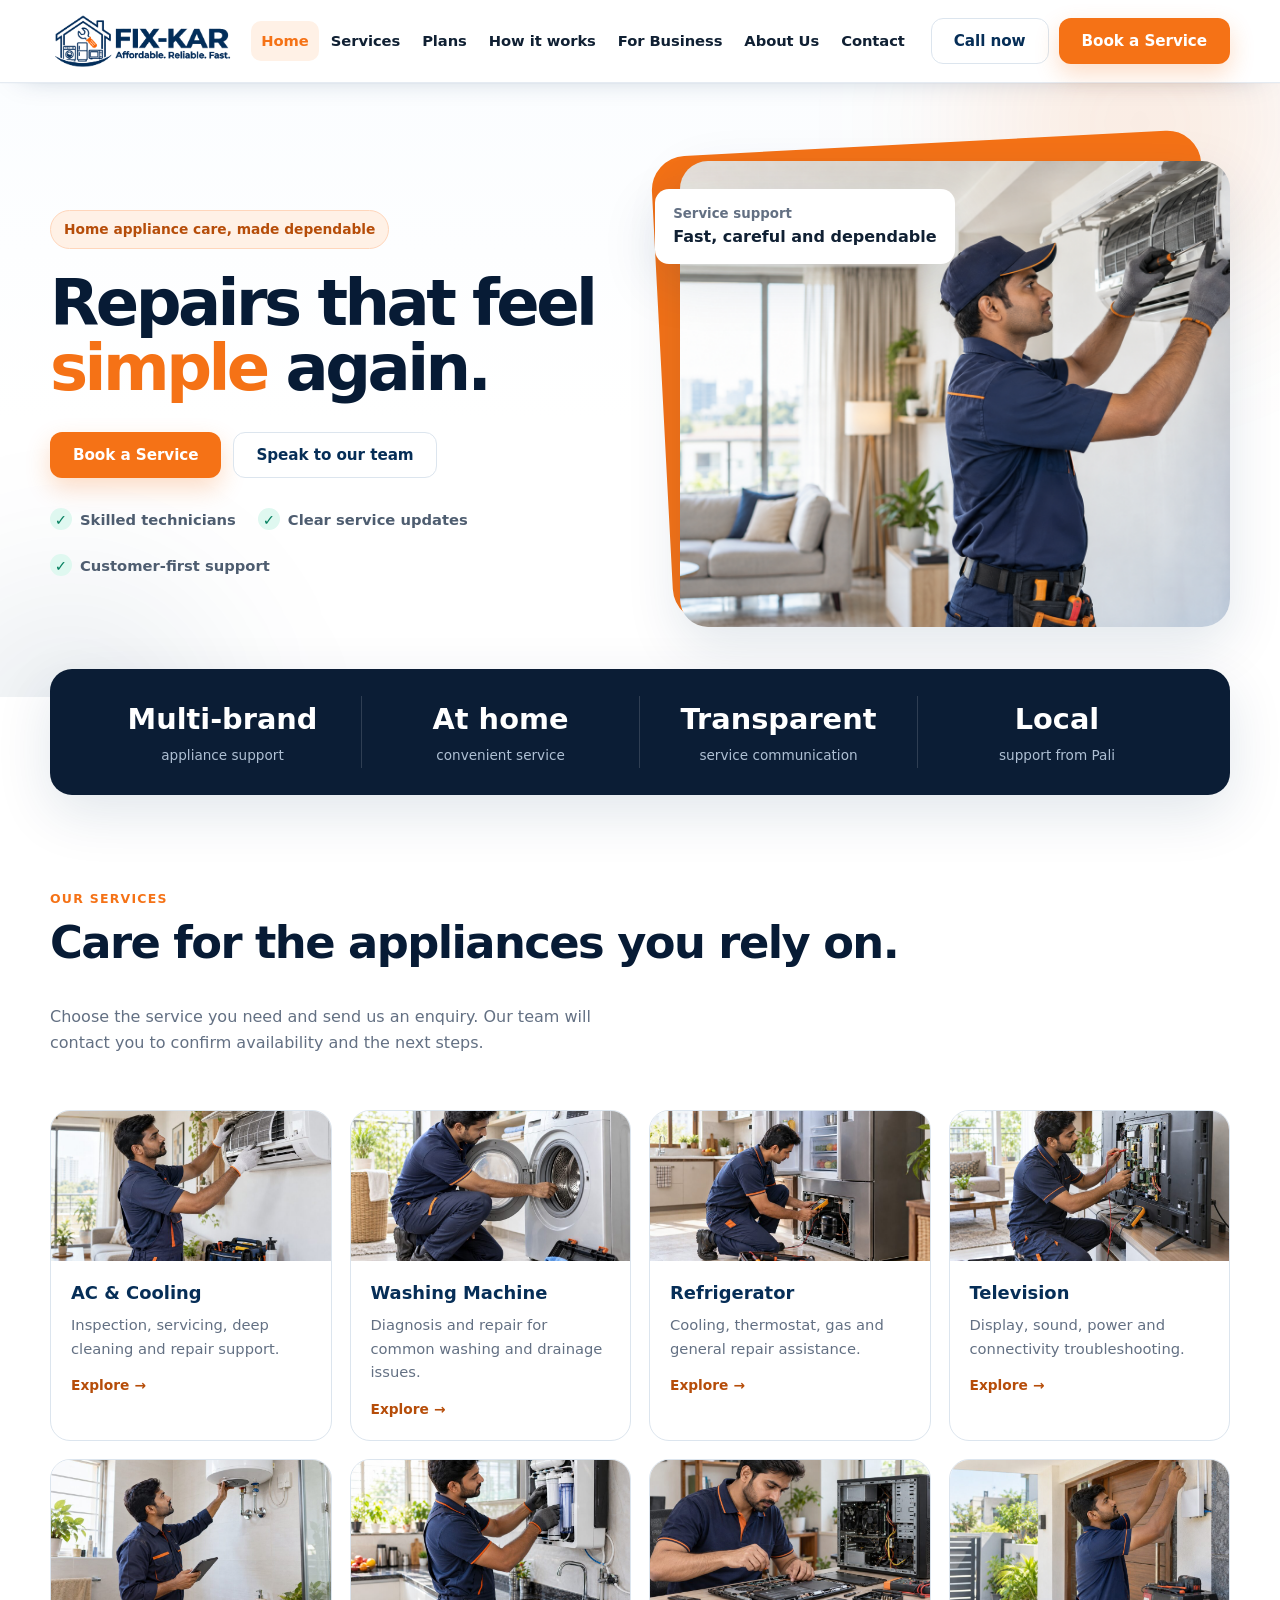
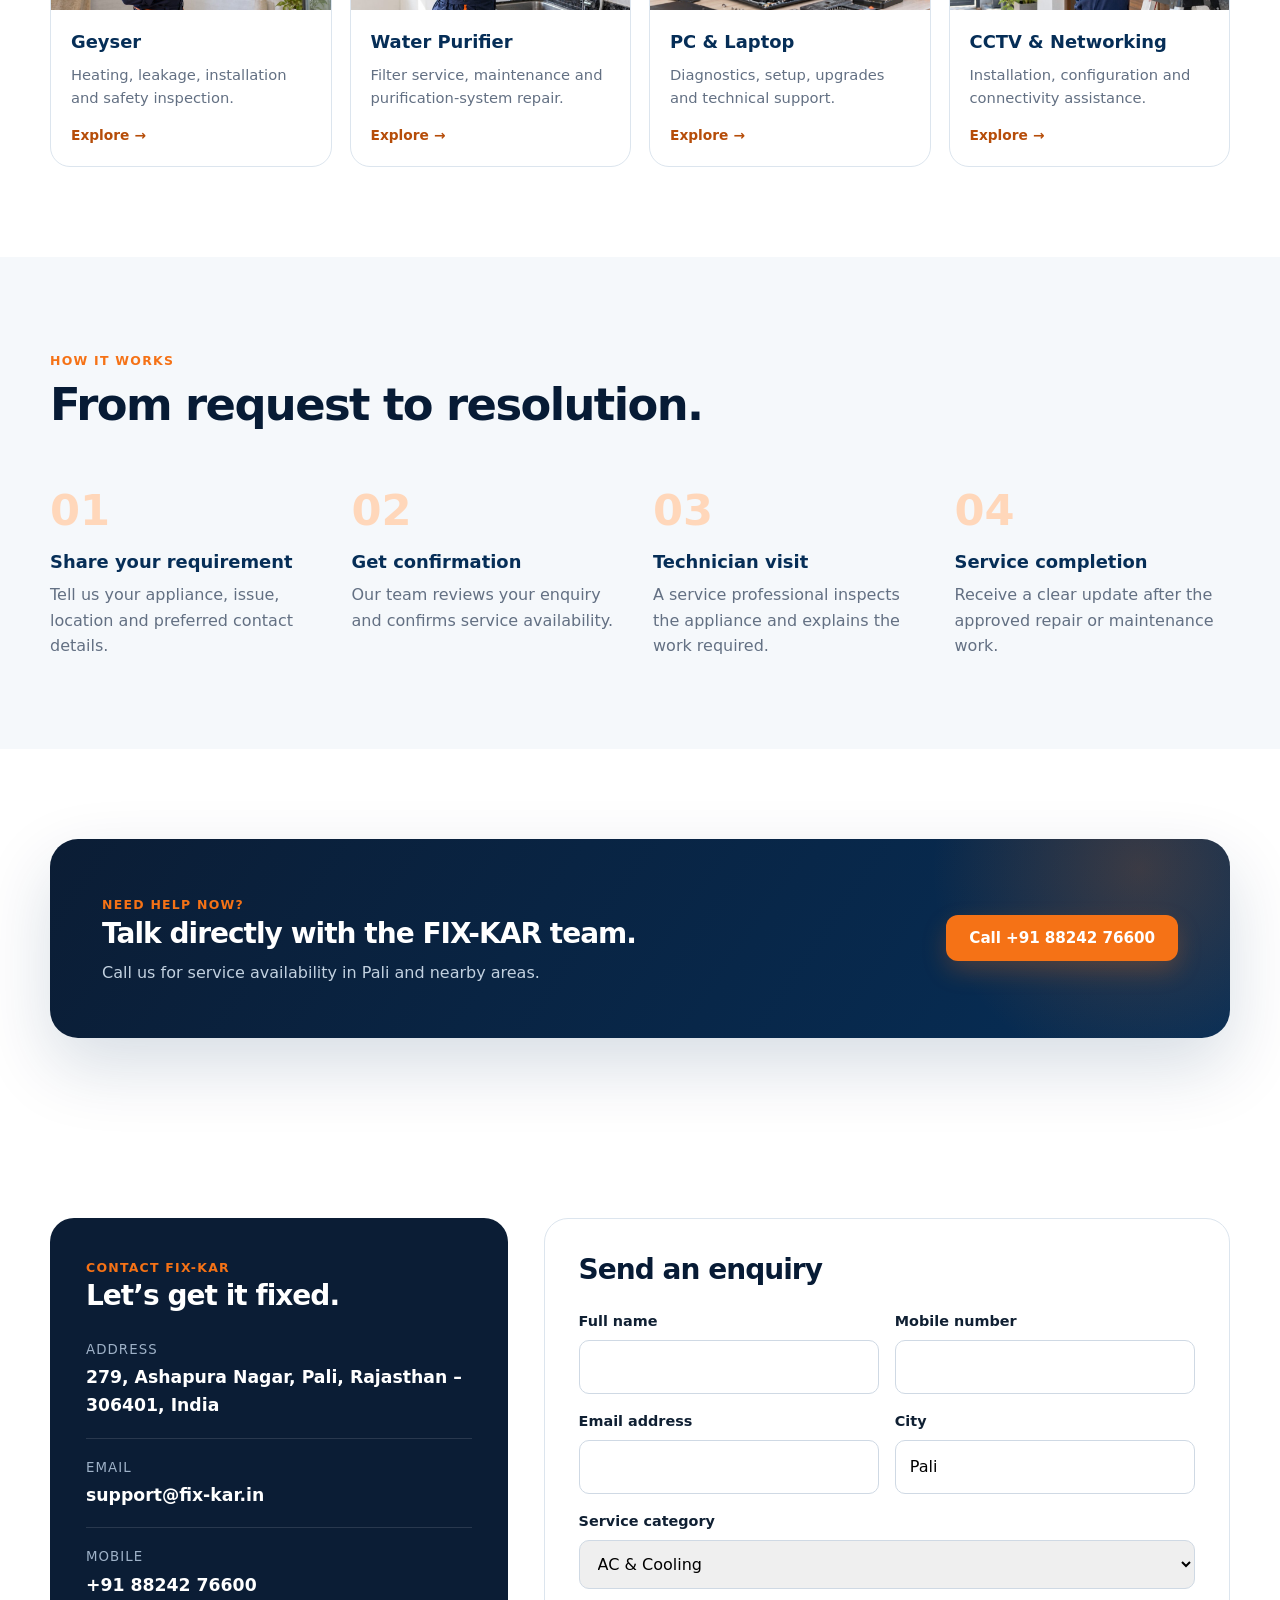
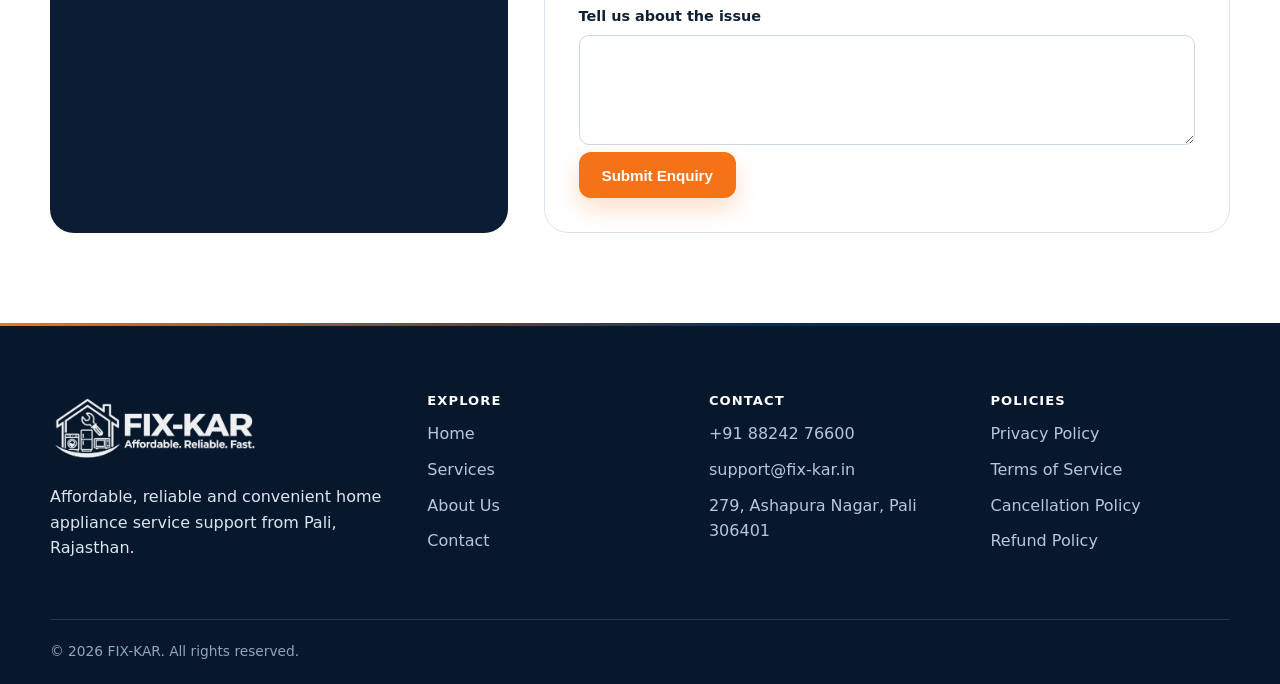
==== commit 5e90349e: "Redesign homepage, services and about pages; add production Nginx config Visual redesign of the home" ====
--- a/index.html
+++ b/index.html
@@ -12,19 +12,19 @@
 
   <header class="header">
     <nav class="nav wrap">
-      <a href="index.html"><img class="logo" src="assets/fix-kar-logo.png" alt="FIX-KAR – Affordable, Reliable, Fast"></a>
+      <a href="/"><img class="logo" src="assets/fix-kar-logo.png" alt="FIX-KAR – Affordable, Reliable, Fast"></a>
       <div class="navlinks">
-        <a class="active" href="index.html">Home</a>
-        <a href="services.html">Services</a>
-        <a href="plans.html">Plans</a>
-        <a href="how-it-works.html">How it works</a>
-        <a href="business.html">For Business</a>
-        <a href="about.html">About Us</a>
-        <a href="contact.html">Contact</a>
+        <a class="active" href="/">Home</a>
+        <a href="/services">Services</a>
+        <a href="/plans">Plans</a>
+        <a href="/how-it-works">How it works</a>
+        <a href="/business">For Business</a>
+        <a href="/about">About Us</a>
+        <a href="/contact">Contact</a>
       </div>
       <div class="actions">
         <a class="btn btn-secondary" href="tel:+918824276600">Call now</a>
-        <a class="btn btn-primary" href="contact.html">Book a Service</a>
+        <a class="btn btn-primary" href="/contact">Book a Service</a>
         <button class="menu" aria-label="Toggle menu">☰</button>
       </div>
     </nav>
@@ -38,7 +38,7 @@
           <span class="eyebrow">Home appliance care, made dependable</span>
           <h1>Repairs that feel <span>simple</span> again.</h1>
           <div class="hero-ctas">
-            <a class="btn btn-primary" href="contact.html">Book a Service</a>
+            <a class="btn btn-primary" href="/contact">Book a Service</a>
             <a class="btn btn-secondary" href="tel:+918824276600">Speak to our team</a>
           </div>
           <div class="trust">
@@ -80,41 +80,49 @@
             <img src="assets/service-ac.jpg" alt="Technician servicing an air conditioner" loading="lazy">
             <h3>AC &amp; Cooling</h3>
             <p>Inspection, servicing, deep cleaning and repair support.</p>
+            <span class="card-explore">Explore <span aria-hidden="true">&rarr;</span></span>
           </article>
           <article class="card home-service-card">
             <img src="assets/service-washing.jpg" alt="Technician repairing a washing machine" loading="lazy">
             <h3>Washing Machine</h3>
             <p>Diagnosis and repair for common washing and drainage issues.</p>
+            <span class="card-explore">Explore <span aria-hidden="true">&rarr;</span></span>
           </article>
           <article class="card home-service-card">
             <img src="assets/service-refrigerator.jpg" alt="Technician diagnosing a refrigerator" loading="lazy">
             <h3>Refrigerator</h3>
             <p>Cooling, thermostat, gas and general repair assistance.</p>
+            <span class="card-explore">Explore <span aria-hidden="true">&rarr;</span></span>
           </article>
           <article class="card home-service-card">
             <img src="assets/service-tv.jpg" alt="Technician repairing a television" loading="lazy">
             <h3>Television</h3>
             <p>Display, sound, power and connectivity troubleshooting.</p>
+            <span class="card-explore">Explore <span aria-hidden="true">&rarr;</span></span>
           </article>
           <article class="card home-service-card">
             <img src="assets/service-geyser.jpg" alt="Technician inspecting a geyser" loading="lazy">
             <h3>Geyser</h3>
             <p>Heating, leakage, installation and safety inspection.</p>
+            <span class="card-explore">Explore <span aria-hidden="true">&rarr;</span></span>
           </article>
           <article class="card home-service-card">
             <img src="assets/service-purifier.jpg" alt="Technician servicing a water purifier" loading="lazy">
             <h3>Water Purifier</h3>
             <p>Filter service, maintenance and purification-system repair.</p>
+            <span class="card-explore">Explore <span aria-hidden="true">&rarr;</span></span>
           </article>
           <article class="card home-service-card">
             <img src="assets/service-laptop.jpg" alt="Technician repairing a laptop" loading="lazy">
             <h3>PC &amp; Laptop</h3>
             <p>Diagnostics, setup, upgrades and technical support.</p>
+            <span class="card-explore">Explore <span aria-hidden="true">&rarr;</span></span>
           </article>
           <article class="card home-service-card">
             <img src="assets/service-cctv.jpg" alt="Technician installing a CCTV camera" loading="lazy">
             <h3>CCTV &amp; Networking</h3>
             <p>Installation, configuration and connectivity assistance.</p>
+            <span class="card-explore">Explore <span aria-hidden="true">&rarr;</span></span>
           </article>
         </div>
       </div>
@@ -235,10 +243,10 @@
         </div>
         <div>
           <h4>Explore</h4>
-          <a href="index.html">Home</a>
-          <a href="services.html">Services</a>
-          <a href="about.html">About Us</a>
-          <a href="contact.html">Contact</a>
+          <a href="/">Home</a>
+          <a href="/services">Services</a>
+          <a href="/about">About Us</a>
+          <a href="/contact">Contact</a>
         </div>
         <div>
           <h4>Contact</h4>
@@ -248,10 +256,10 @@
         </div>
         <div>
           <h4>Policies</h4>
-          <a href="privacy.html">Privacy Policy</a>
-          <a href="terms.html">Terms of Service</a>
-          <a href="cancellation.html">Cancellation Policy</a>
-          <a href="refund.html">Refund Policy</a>
+          <a href="/privacy">Privacy Policy</a>
+          <a href="/terms">Terms of Service</a>
+          <a href="/cancellation">Cancellation Policy</a>
+          <a href="/refund">Refund Policy</a>
         </div>
       </div>
       <div class="footer-bottom">© 2026 FIX-KAR. All rights reserved.</div>
--- a/styles.css
+++ b/styles.css
@@ -6,13 +6,28 @@
   --navy: #062e57;
   --navy2: #0b1d35;
   --orange: #f57216;
+  --orange-deep: #b64d09;
   --mint: #18b88f;
   --ink: #102033;
   --muted: #637083;
   --paper: #fff;
   --soft: #f5f8fb;
   --line: #dce5ee;
+  --shadow-sm: 0 6px 18px rgba(6, 46, 87, 0.08);
   --shadow: 0 18px 55px rgba(6, 46, 87, 0.12);
+  --shadow-lg: 0 28px 70px rgba(6, 46, 87, 0.16);
+  --ease: cubic-bezier(0.2, 0.7, 0.2, 1);
+}
+
+@media (prefers-reduced-motion: reduce) {
+  *,
+  *::before,
+  *::after {
+    animation-duration: 0.001ms !important;
+    animation-iteration-count: 1 !important;
+    transition-duration: 0.001ms !important;
+    scroll-behavior: auto !important;
+  }
 }
 
 * {
@@ -21,6 +36,7 @@
 
 html {
   scroll-behavior: smooth;
+  overflow-x: hidden;
 }
 
 body {
@@ -44,6 +60,10 @@
 .wrap {
   width: min(1180px, calc(100% - 40px));
   margin: auto;
+}
+
+[id] {
+  scroll-margin-top: 96px;
 }
 
 /* ==========================================================================
@@ -57,6 +77,7 @@
   background: rgba(255, 255, 255, 0.96);
   backdrop-filter: blur(12px);
   border-bottom: 1px solid rgba(220, 229, 238, 0.75);
+  box-shadow: 0 1px 0 rgba(6, 46, 87, 0.02), 0 12px 30px -22px rgba(6, 46, 87, 0.35);
 }
 
 .nav {
@@ -64,30 +85,47 @@
   display: flex;
   align-items: center;
   justify-content: space-between;
-  gap: 28px;
+  gap: 16px;
 }
 
 .logo {
   width: 188px;
+  flex-shrink: 0;
 }
 
 .navlinks {
   display: flex;
   align-items: center;
-  gap: 28px;
+  gap: 2px;
   font-weight: 650;
-  font-size: 0.95rem;
-}
-
-.navlinks a:hover,
+  font-size: 0.92rem;
+  letter-spacing: -0.005em;
+  white-space: nowrap;
+}
+
+.navlinks a {
+  position: relative;
+  padding: 8px 10px;
+  border-radius: 10px;
+  transition: color 0.2s var(--ease), background-color 0.2s var(--ease);
+}
+
+.navlinks a:hover {
+  color: var(--navy);
+  background: var(--soft);
+}
+
 .navlinks a.active {
   color: var(--orange);
+  background: #fff1e6;
 }
 
 .actions {
   display: flex;
   align-items: center;
-  gap: 12px;
+  gap: 10px;
+  flex-shrink: 0;
+  white-space: nowrap;
 }
 
 .btn {
@@ -99,8 +137,9 @@
   border-radius: 12px;
   border: 1px solid transparent;
   font-weight: 750;
+  letter-spacing: -0.005em;
   cursor: pointer;
-  transition: 0.2s;
+  transition: transform 0.2s var(--ease), box-shadow 0.2s var(--ease), background-color 0.2s var(--ease), border-color 0.2s var(--ease);
   background: none;
   font-size: 0.95rem;
 }
@@ -114,6 +153,7 @@
 .btn-primary:hover {
   transform: translateY(-2px);
   background: #db5f0b;
+  box-shadow: 0 14px 30px rgba(245, 114, 22, 0.32);
 }
 
 .btn-secondary {
@@ -124,6 +164,8 @@
 
 .btn-secondary:hover {
   border-color: var(--orange);
+  color: var(--orange-deep);
+  transform: translateY(-1px);
 }
 
 .menu {
@@ -138,10 +180,41 @@
    ========================================================================== */
 
 .hero {
-  background: radial-gradient(circle at 88% 40%, #fff0dc 0, transparent 30%),
-    linear-gradient(135deg, #fffaf4, #fff 62%);
+  position: relative;
+  background: linear-gradient(180deg, #fbfdff, #fff 55%);
   padding: 78px 0 70px;
   overflow: hidden;
+}
+
+.hero::before,
+.hero::after {
+  content: "";
+  position: absolute;
+  z-index: 0;
+  border-radius: 50%;
+  filter: blur(60px);
+  pointer-events: none;
+}
+
+.hero::before {
+  width: 520px;
+  height: 520px;
+  top: -220px;
+  right: -120px;
+  background: radial-gradient(circle, rgba(245, 114, 22, 0.16), transparent 70%);
+}
+
+.hero::after {
+  width: 460px;
+  height: 460px;
+  bottom: -260px;
+  left: -160px;
+  background: radial-gradient(circle, rgba(6, 46, 87, 0.1), transparent 70%);
+}
+
+.hero .wrap {
+  position: relative;
+  z-index: 1;
 }
 
 .hero-grid {
@@ -362,13 +435,18 @@
   border: 1px solid var(--line);
   border-radius: 20px;
   padding: 25px;
-  transition: 0.2s;
+  transition: transform 0.25s var(--ease), box-shadow 0.25s var(--ease), border-color 0.25s var(--ease);
 }
 
 .card:hover {
-  transform: translateY(-5px);
+  transform: translateY(-4px);
   box-shadow: var(--shadow);
   border-color: #ffc59d;
+}
+
+.card:hover .icon {
+  background: var(--orange);
+  color: #fff;
 }
 
 .icon {
@@ -424,7 +502,26 @@
 }
 
 .home-service-card p {
-  margin-bottom: 22px;
+  margin-bottom: 12px;
+}
+
+.card-explore {
+  display: inline-flex;
+  align-items: center;
+  gap: 5px;
+  margin: 0 20px 20px;
+  color: var(--orange-deep);
+  font-weight: 750;
+  font-size: 0.86rem;
+}
+
+.card-explore span {
+  display: inline-block;
+  transition: transform 0.2s var(--ease);
+}
+
+.card:hover .card-explore span {
+  transform: translateX(3px);
 }
 
 /* ==========================================================================
@@ -464,6 +561,7 @@
    ========================================================================== */
 
 .band {
+  position: relative;
   background: linear-gradient(125deg, var(--navy2), var(--navy));
   color: white;
   border-radius: 28px;
@@ -472,6 +570,25 @@
   align-items: center;
   justify-content: space-between;
   gap: 30px;
+  overflow: hidden;
+  box-shadow: var(--shadow-lg);
+}
+
+.band::before {
+  content: "";
+  position: absolute;
+  width: 420px;
+  height: 420px;
+  top: -180px;
+  right: -120px;
+  border-radius: 50%;
+  background: radial-gradient(circle, rgba(245, 114, 22, 0.22), transparent 70%);
+  pointer-events: none;
+}
+
+.band > * {
+  position: relative;
+  z-index: 1;
 }
 
 .band h2 {
@@ -589,15 +706,210 @@
    ========================================================================== */
 
 .page-hero {
+  position: relative;
   padding: 70px 0;
-  background: linear-gradient(125deg, #f7fbff, #fff4e9);
+  background: linear-gradient(180deg, #f8fbff, #fff);
+  overflow: hidden;
+}
+
+.page-hero::before,
+.page-hero::after {
+  content: "";
+  position: absolute;
+  z-index: 0;
+  border-radius: 50%;
+  filter: blur(60px);
+  pointer-events: none;
+}
+
+.page-hero::before {
+  width: 420px;
+  height: 420px;
+  top: -200px;
+  right: -100px;
+  background: radial-gradient(circle, rgba(245, 114, 22, 0.14), transparent 70%);
+}
+
+.page-hero::after {
+  width: 380px;
+  height: 380px;
+  bottom: -220px;
+  left: -140px;
+  background: radial-gradient(circle, rgba(6, 46, 87, 0.09), transparent 70%);
 }
 
 .page-hero .wrap {
+  position: relative;
+  z-index: 1;
   max-width: 900px;
   text-align: center;
 }
 
+/* Opt-in modifier for pages using a wide, two-column hero (e.g. Services)
+   instead of the centered single-column layout above. */
+.page-hero.page-hero--wide .wrap {
+  max-width: 1180px;
+  text-align: left;
+}
+
+/* ==========================================================================
+   Services hero — wide two-column composition (image + floating cards)
+   ========================================================================== */
+
+.services-hero-grid {
+  display: grid;
+  grid-template-columns: 1.05fr 0.95fr;
+  align-items: center;
+  gap: 54px;
+  text-align: left;
+}
+
+.services-hero-copy .eyebrow {
+  margin-bottom: 4px;
+}
+
+.services-hero-copy h1 {
+  text-align: left;
+}
+
+.services-hero-copy .lead {
+  margin: 18px 0 0;
+  text-align: left;
+}
+
+.services-hero-ctas {
+  display: flex;
+  flex-wrap: wrap;
+  gap: 12px;
+  margin-top: 30px;
+}
+
+.services-hero-visual {
+  position: relative;
+}
+
+.services-hero-visual .main-photo {
+  position: relative;
+  border-radius: 28px;
+  overflow: hidden;
+  box-shadow: var(--shadow-lg);
+  aspect-ratio: 6 / 5;
+}
+
+.services-hero-visual .main-photo img {
+  width: 100%;
+  height: 100%;
+  object-fit: cover;
+}
+
+.services-hero-visual .main-photo::after {
+  content: "";
+  position: absolute;
+  inset: 0;
+  background: linear-gradient(200deg, transparent 55%, rgba(6, 27, 53, 0.45));
+}
+
+.floating-card {
+  position: absolute;
+  display: flex;
+  align-items: center;
+  gap: 12px;
+  background: #fff;
+  border-radius: 16px;
+  padding: 12px 16px 12px 12px;
+  box-shadow: var(--shadow);
+  font-weight: 750;
+  color: var(--navy);
+  font-size: 0.92rem;
+  z-index: 2;
+}
+
+.floating-card img {
+  width: 44px;
+  height: 44px;
+  border-radius: 11px;
+  object-fit: cover;
+}
+
+.floating-card small {
+  display: block;
+  color: var(--muted);
+  font-weight: 550;
+  font-size: 0.76rem;
+  margin-top: 1px;
+}
+
+.floating-card--top {
+  top: -22px;
+  left: -28px;
+}
+
+.floating-card--bottom {
+  bottom: -22px;
+  right: -22px;
+}
+
+.trust-pill {
+  display: inline-flex;
+  align-items: center;
+  gap: 10px;
+  background: var(--navy2);
+  color: #fff;
+  border-radius: 999px;
+  padding: 10px 18px;
+  font-size: 0.82rem;
+  font-weight: 700;
+  letter-spacing: 0.02em;
+  box-shadow: var(--shadow);
+  margin-top: 22px;
+}
+
+.trust-pill span {
+  color: #ffd7ba;
+}
+
+/* ==========================================================================
+   Trust strip — compact reassurance row used to break up sparse sections
+   ========================================================================== */
+
+.trust-strip {
+  display: grid;
+  grid-template-columns: repeat(4, 1fr);
+  gap: 1px;
+  background: var(--line);
+  border: 1px solid var(--line);
+  border-radius: 18px;
+  overflow: hidden;
+}
+
+.trust-strip-item {
+  background: #fff;
+  padding: 22px 20px;
+  display: flex;
+  align-items: center;
+  gap: 12px;
+}
+
+.trust-strip-item .icon {
+  width: 42px;
+  height: 42px;
+  font-size: 1.3rem;
+  border-radius: 12px;
+  flex-shrink: 0;
+}
+
+.trust-strip-item strong {
+  display: block;
+  color: var(--navy);
+  font-size: 0.94rem;
+}
+
+.trust-strip-item span {
+  display: block;
+  color: var(--muted);
+  font-size: 0.8rem;
+}
+
 /* ==========================================================================
    About page
    ========================================================================== */
@@ -609,11 +921,130 @@
   align-items: center;
 }
 
-.about-logo {
-  background: #f7f9fc;
+/* Compact service-category tiles (Who We Are section) */
+.mini-service-grid {
+  display: grid;
+  grid-template-columns: repeat(2, 1fr);
+  gap: 12px;
+}
+
+.mini-service {
+  display: flex;
+  align-items: center;
+  gap: 10px;
+  background: #fff;
   border: 1px solid var(--line);
-  border-radius: 26px;
-  padding: 38px;
+  border-radius: 14px;
+  padding: 14px 16px;
+  font-weight: 700;
+  font-size: 0.9rem;
+  color: var(--navy);
+  transition: transform 0.2s var(--ease), box-shadow 0.2s var(--ease), border-color 0.2s var(--ease);
+}
+
+.mini-service:hover {
+  transform: translateY(-2px);
+  box-shadow: var(--shadow-sm);
+  border-color: #ffc59d;
+}
+
+.mini-service span {
+  font-size: 1.2rem;
+  flex-shrink: 0;
+}
+
+/* Pali → Jaipur → Rajasthan journey flow (Where We Serve section) */
+.journey-flow {
+  display: flex;
+  align-items: center;
+  justify-content: center;
+  gap: 18px;
+  flex-wrap: wrap;
+  max-width: 900px;
+  margin: 0 auto;
+}
+
+.journey-step {
+  display: flex;
+  flex-direction: column;
+  align-items: center;
+  gap: 4px;
+  background: #fff;
+  border: 1px solid var(--line);
+  border-radius: 18px;
+  padding: 26px 30px;
+  text-align: center;
+  min-width: 180px;
+}
+
+.journey-step .icon {
+  width: 46px;
+  height: 46px;
+  display: grid;
+  place-items: center;
+  background: #fff2e9;
+  border-radius: 12px;
+  font-size: 1.3rem;
+  margin-bottom: 6px;
+}
+
+.journey-step strong {
+  color: var(--navy);
+  font-size: 1.05rem;
+}
+
+.journey-step span:last-child {
+  color: var(--muted);
+  font-size: 0.82rem;
+}
+
+.journey-step--primary {
+  background: var(--navy2);
+  border-color: var(--navy2);
+  box-shadow: var(--shadow);
+}
+
+.journey-step--primary .icon {
+  background: rgba(245, 114, 22, 0.2);
+}
+
+.journey-step--primary strong {
+  color: #fff;
+}
+
+.journey-step--primary span:last-child {
+  color: #b9c8db;
+}
+
+.journey-arrow {
+  color: var(--orange);
+  font-size: 1.6rem;
+  font-weight: 700;
+}
+
+/* Closing vision statement */
+.vision-block {
+  text-align: center;
+  background: linear-gradient(180deg, #fff, var(--soft));
+}
+
+.vision-statement {
+  font-size: clamp(1.9rem, 3.2vw, 2.7rem);
+  font-weight: 800;
+  line-height: 1.2;
+  letter-spacing: -0.03em;
+  color: #071b35;
+  max-width: 780px;
+  margin: 10px auto 22px;
+  text-wrap: balance;
+}
+
+.vision-support {
+  max-width: 700px;
+  margin: 0 auto;
+  color: var(--muted);
+  font-size: 1.05rem;
+  line-height: 1.7;
 }
 
 .values {
@@ -641,9 +1072,14 @@
    ========================================================================== */
 
 footer {
+  position: relative;
   background: #07182d;
   color: #dce6f1;
-  padding: 62px 0 22px;
+  padding: 64px 0 22px;
+  border-top: 3px solid transparent;
+  background-image: linear-gradient(#07182d, #07182d), linear-gradient(90deg, var(--orange), var(--navy) 60%, var(--navy2));
+  background-origin: border-box;
+  background-clip: padding-box, border-box;
 }
 
 .footer-grid {
@@ -661,13 +1097,18 @@
 
 .footer-grid h4 {
   color: white;
-  margin-top: 0;
+  margin: 0 0 4px;
+  font-size: 0.82rem;
+  text-transform: uppercase;
+  letter-spacing: 0.08em;
+  font-weight: 800;
 }
 
 .footer-grid a {
   display: block;
   color: #b8c7d8;
-  margin: 8px 0;
+  margin: 10px 0;
+  transition: color 0.2s var(--ease);
 }
 
 .footer-grid a:hover {
@@ -675,6 +1116,11 @@
 }
 
 .footer-bottom {
+  display: flex;
+  flex-wrap: wrap;
+  align-items: center;
+  justify-content: space-between;
+  gap: 10px;
   border-top: 1px solid rgba(255, 255, 255, 0.12);
   margin-top: 42px;
   padding-top: 20px;
@@ -697,6 +1143,18 @@
   border-radius: 20px;
   padding: 28px;
   background: #fff;
+  transition: transform 0.25s var(--ease), box-shadow 0.25s var(--ease), border-color 0.25s var(--ease);
+}
+
+.content-card:hover {
+  transform: translateY(-4px);
+  box-shadow: var(--shadow);
+  border-color: #ffc59d;
+}
+
+.content-card:hover .icon {
+  background: var(--orange);
+  color: #fff;
 }
 
 .content-card h3 {
@@ -722,6 +1180,15 @@
   width: 100%;
   height: 190px;
   object-fit: cover;
+  transition: transform 0.35s var(--ease);
+}
+
+.service-card:hover .service-photo {
+  transform: scale(1.04);
+}
+
+.service-card .service-body .card-explore {
+  margin: 6px 0 0;
 }
 
 .service-card .service-body {
@@ -930,6 +1397,17 @@
   padding: 55px;
   border-radius: 26px;
   background: linear-gradient(135deg, #fff3e8, #f5f9ff);
+  border: 1px solid #ffe1c2;
+}
+
+.route-cta h2 {
+  margin-top: 0;
+}
+
+.route-cta p {
+  color: var(--muted);
+  max-width: 480px;
+  margin: 0 auto 26px;
 }
 
 /* ==========================================================================
@@ -951,7 +1429,8 @@
 
   .hero-grid,
   .about-grid,
-  .contact-grid {
+  .contact-grid,
+  .services-hero-grid {
     grid-template-columns: 1fr;
   }
 
@@ -961,6 +1440,37 @@
 
   .hero-art {
     margin: 25px 18px 0;
+  }
+
+  .page-hero.page-hero--wide .wrap {
+    text-align: center;
+  }
+
+  .services-hero-copy h1,
+  .services-hero-copy .lead {
+    text-align: center;
+  }
+
+  .services-hero-ctas {
+    justify-content: center;
+  }
+
+  .services-hero-visual {
+    margin: 40px 30px 0;
+  }
+
+  .floating-card--top {
+    top: -16px;
+    left: -12px;
+  }
+
+  .floating-card--bottom {
+    bottom: -16px;
+    right: -12px;
+  }
+
+  .trust-strip {
+    grid-template-columns: repeat(2, 1fr);
   }
 
   .service-grid {
@@ -1091,6 +1601,27 @@
     grid-template-columns: 1fr;
   }
 
+  .trust-strip {
+    grid-template-columns: 1fr;
+  }
+
+  .services-hero-visual {
+    margin: 32px 0 0;
+  }
+
+  /* Floating mini-cards add clutter at this width — keep just the main
+     photo and the trust pill. */
+  .floating-card {
+    display: none;
+  }
+
+  .trust-pill {
+    display: flex;
+    justify-content: center;
+    text-align: center;
+    font-size: 0.78rem;
+  }
+
   .route-cta {
     padding: 32px 22px;
   }
@@ -1111,4 +1642,20 @@
     white-space: nowrap;
     padding: 10px 12px;
   }
-}
+
+  .mini-service-grid {
+    grid-template-columns: 1fr;
+  }
+
+  .journey-flow {
+    flex-direction: column;
+  }
+
+  .journey-step {
+    width: 100%;
+  }
+
+  .journey-arrow {
+    transform: rotate(90deg);
+  }
+}
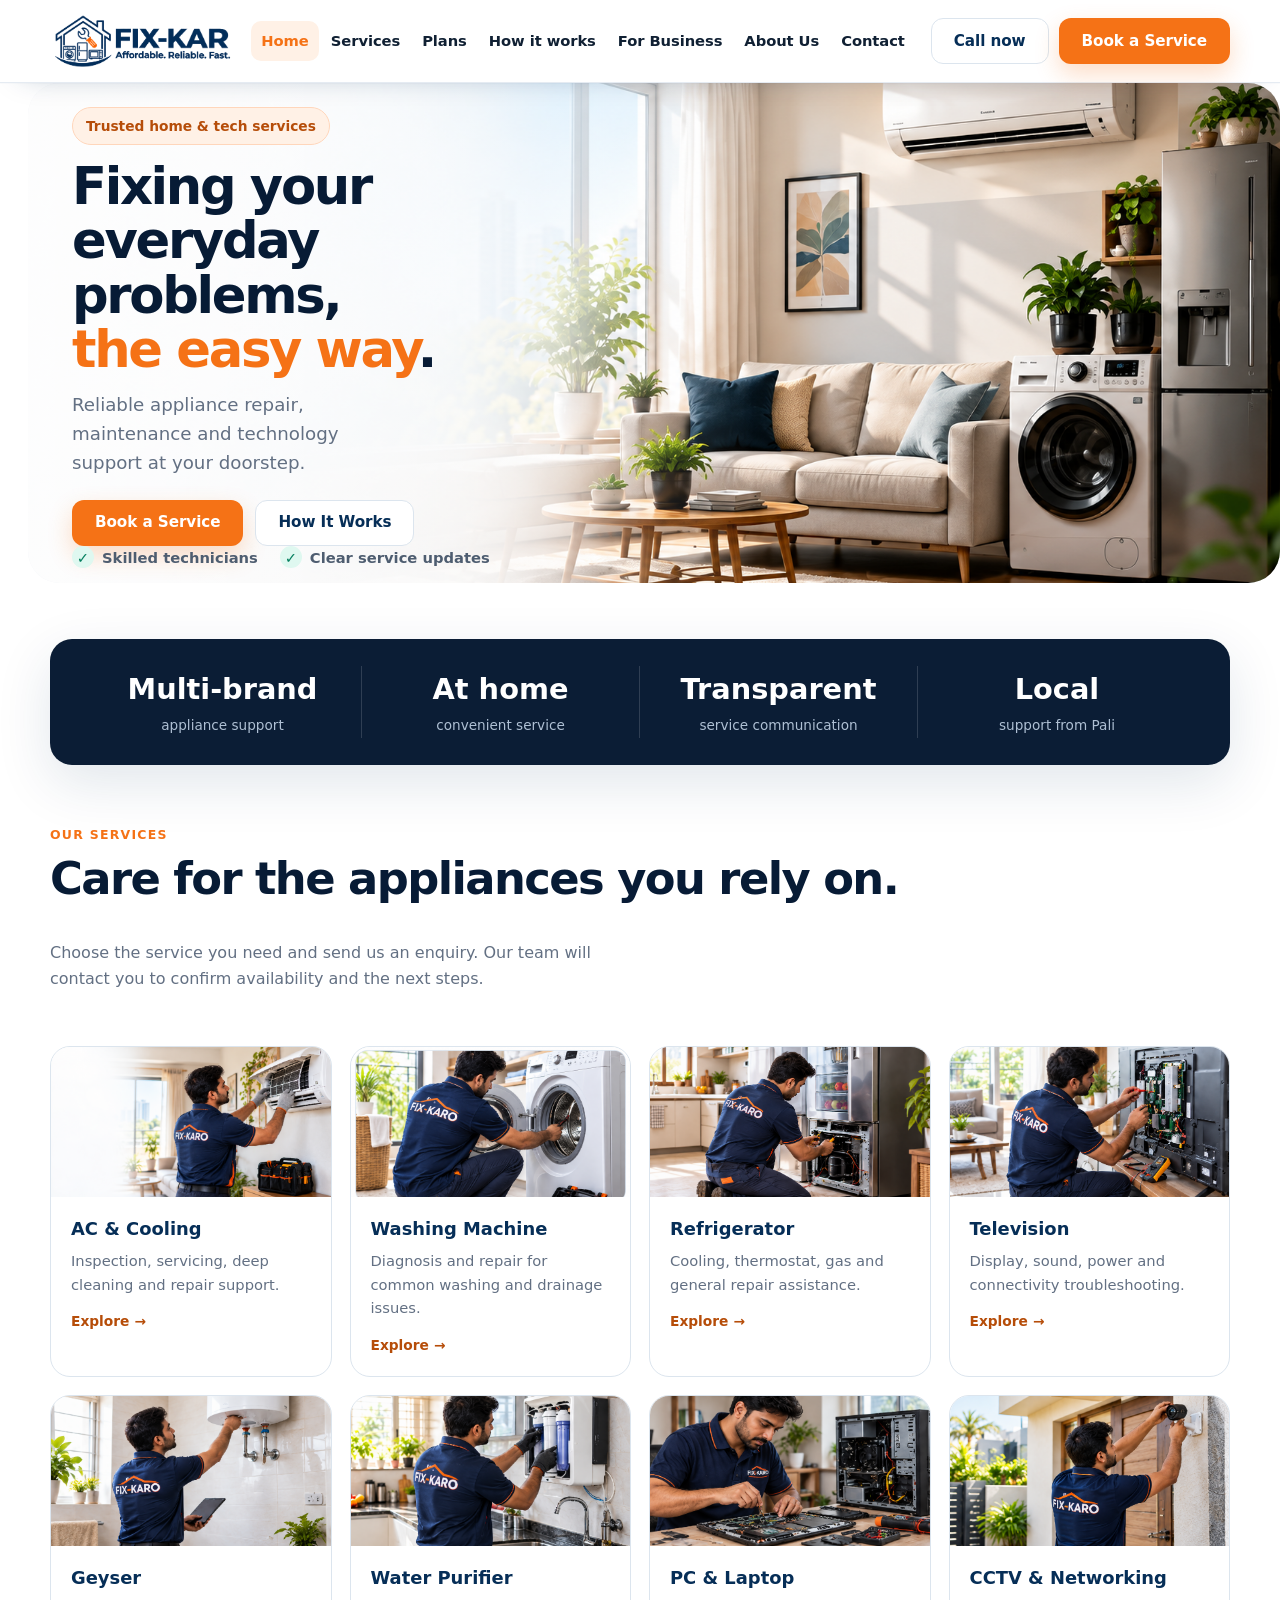
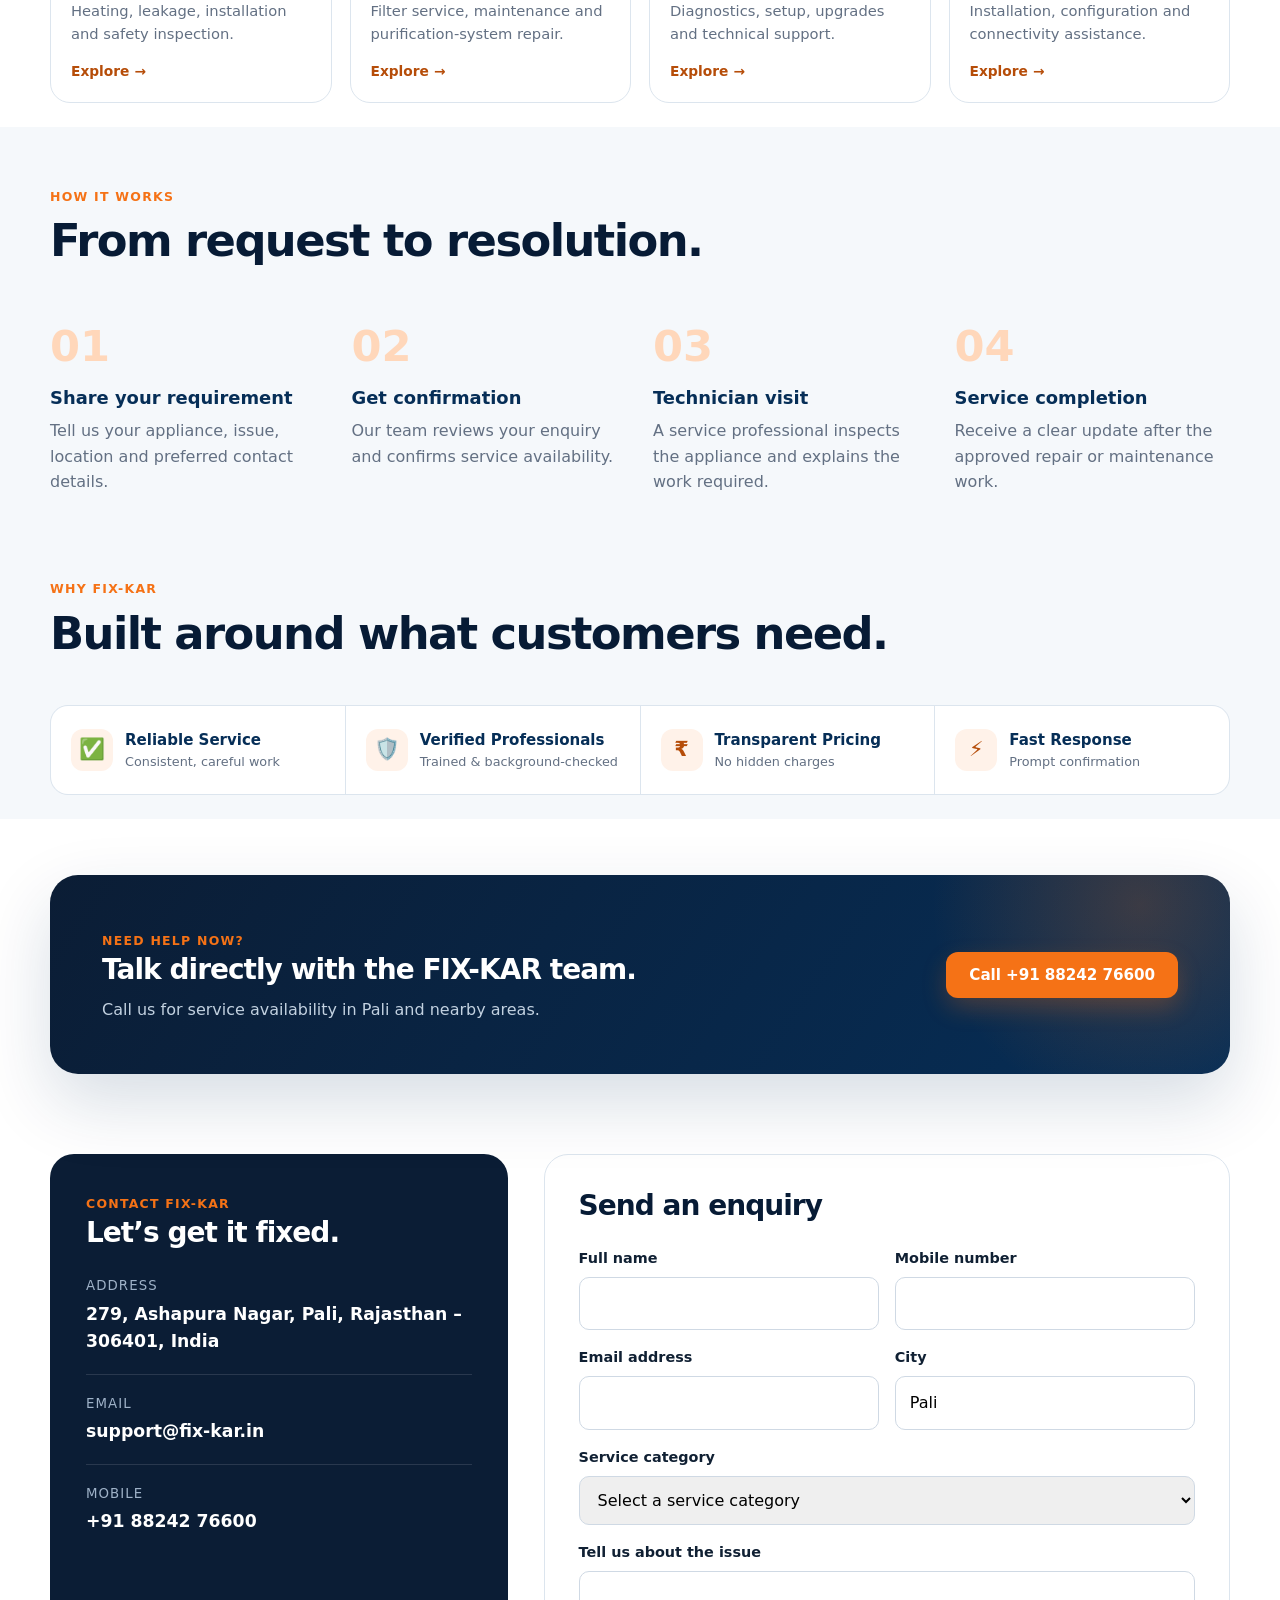
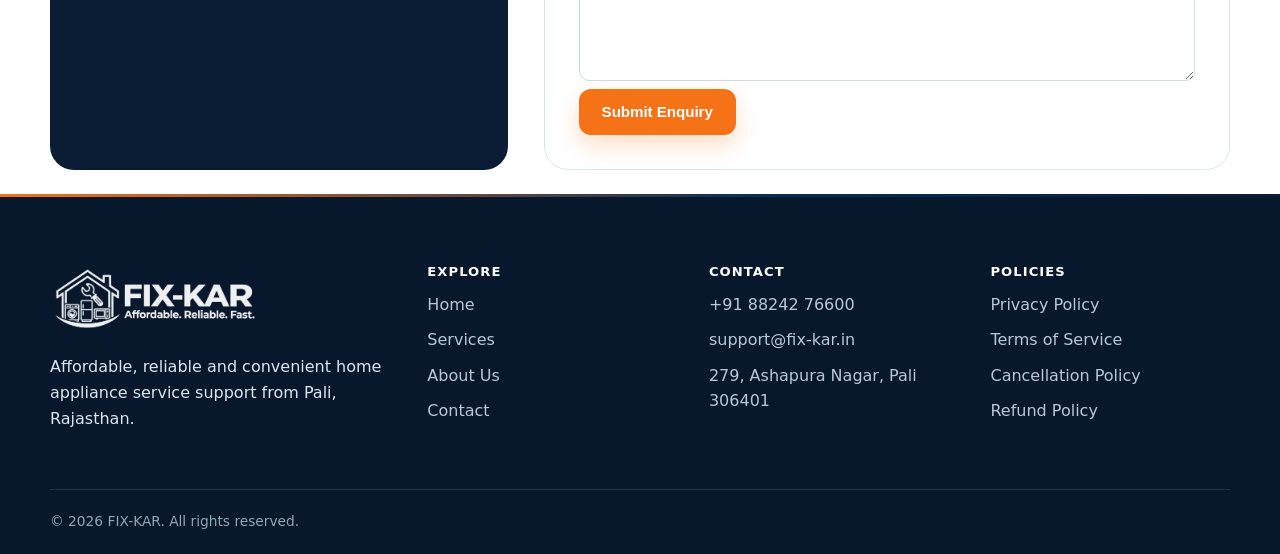
==== commit edf47029: "update" ====
--- a/index.html
+++ b/index.html
@@ -32,26 +32,23 @@
 
   <main>
 
-    <section class="hero">
-      <div class="wrap hero-grid">
-        <div>
-          <span class="eyebrow">Home appliance care, made dependable</span>
-          <h1>Repairs that feel <span>simple</span> again.</h1>
-          <div class="hero-ctas">
+    <section class="img-hero">
+      <div class="img-hero-media">
+        <img src="assets/hero-section/home.png" alt="Modern living room with a serviced AC, washing machine and refrigerator" loading="eager">
+      </div>
+      <div class="wrap">
+        <div class="img-hero-content">
+          <span class="eyebrow">Trusted home &amp; tech services</span>
+          <h1>Fixing your everyday problems, <span>the easy way</span>.</h1>
+          <p class="lead">Reliable appliance repair, maintenance and technology support at your doorstep.</p>
+          <div class="img-hero-ctas">
             <a class="btn btn-primary" href="/contact">Book a Service</a>
-            <a class="btn btn-secondary" href="tel:+918824276600">Speak to our team</a>
+            <a class="btn btn-secondary" href="#how">How It Works</a>
           </div>
           <div class="trust">
             <span>Skilled technicians</span>
             <span>Clear service updates</span>
             <span>Customer-first support</span>
-          </div>
-        </div>
-        <div class="hero-art">
-          <img src="assets/technician-hero.png" alt="Professional technician servicing a home air conditioner">
-          <div class="ticket">
-            <small>Service support</small>
-            Fast, careful and dependable
           </div>
         </div>
       </div>
@@ -152,6 +149,47 @@
           <div class="step">
             <h3>Service completion</h3>
             <p>Receive a clear update after the approved repair or maintenance work.</p>
+          </div>
+        </div>
+      </div>
+    </section>
+
+    <section class="section soft">
+      <div class="wrap">
+        <div class="section-head">
+          <div>
+            <span class="kicker">Why FIX-KAR</span>
+            <h2>Built around what customers need.</h2>
+          </div>
+        </div>
+        <div class="trust-strip">
+          <div class="trust-strip-item">
+            <div class="icon">✅</div>
+            <div>
+              <strong>Reliable Service</strong>
+              <span>Consistent, careful work</span>
+            </div>
+          </div>
+          <div class="trust-strip-item">
+            <div class="icon">🛡️</div>
+            <div>
+              <strong>Verified Professionals</strong>
+              <span>Trained &amp; background-checked</span>
+            </div>
+          </div>
+          <div class="trust-strip-item">
+            <div class="icon">₹</div>
+            <div>
+              <strong>Transparent Pricing</strong>
+              <span>No hidden charges</span>
+            </div>
+          </div>
+          <div class="trust-strip-item">
+            <div class="icon">⚡</div>
+            <div>
+              <strong>Fast Response</strong>
+              <span>Prompt confirmation</span>
+            </div>
           </div>
         </div>
       </div>
@@ -209,7 +247,8 @@
             </div>
             <div class="field full">
               <label for="category">Service category</label>
-              <select id="category">
+              <select id="category" required autocomplete="off">
+                <option value="" selected disabled>Select a service category</option>
                 <option>AC &amp; Cooling</option>
                 <option>Washing Machine</option>
                 <option>Refrigerator</option>
--- a/styles.css
+++ b/styles.css
@@ -179,51 +179,6 @@
    Hero
    ========================================================================== */
 
-.hero {
-  position: relative;
-  background: linear-gradient(180deg, #fbfdff, #fff 55%);
-  padding: 78px 0 70px;
-  overflow: hidden;
-}
-
-.hero::before,
-.hero::after {
-  content: "";
-  position: absolute;
-  z-index: 0;
-  border-radius: 50%;
-  filter: blur(60px);
-  pointer-events: none;
-}
-
-.hero::before {
-  width: 520px;
-  height: 520px;
-  top: -220px;
-  right: -120px;
-  background: radial-gradient(circle, rgba(245, 114, 22, 0.16), transparent 70%);
-}
-
-.hero::after {
-  width: 460px;
-  height: 460px;
-  bottom: -260px;
-  left: -160px;
-  background: radial-gradient(circle, rgba(6, 46, 87, 0.1), transparent 70%);
-}
-
-.hero .wrap {
-  position: relative;
-  z-index: 1;
-}
-
-.hero-grid {
-  display: grid;
-  grid-template-columns: 1.02fr 0.98fr;
-  align-items: center;
-  gap: 58px;
-}
-
 .eyebrow {
   display: inline-flex;
   align-items: center;
@@ -237,18 +192,18 @@
   font-weight: 750;
 }
 
-.hero h1,
-.page-hero h1 {
-  font-size: clamp(2.8rem, 5vw, 5rem);
+.page-hero h1,
+.img-hero-content h1 {
+  font-size: clamp(2.6rem, 4.2vw, 4rem);
   font-weight: 800;
-  line-height: 1.03;
-  letter-spacing: -0.055em;
+  line-height: 1.05;
+  letter-spacing: -0.045em;
   color: #071b35;
-  margin: 22px 0;
+  margin: 18px 0;
   text-wrap: balance;
 }
 
-.hero h1 span {
+.img-hero-content h1 span {
   color: var(--orange);
 }
 
@@ -286,51 +241,12 @@
   margin-right: 8px;
 }
 
-.hero-art {
-  position: relative;
-}
-
-.hero-art:before {
-  content: "";
-  position: absolute;
-  inset: -18px 18px 18px -18px;
-  background: var(--orange);
-  border-radius: 34px;
-  transform: rotate(-3deg);
-}
-
-.hero-art img {
-  position: relative;
-  aspect-ratio: 1.18 / 1;
-  object-fit: cover;
-  border-radius: 28px;
-  box-shadow: var(--shadow);
-}
-
-.ticket {
-  position: absolute;
-  z-index: 2;
-  left: -25px;
-  top: 28px;
-  background: white;
-  padding: 14px 18px;
-  border-radius: 14px;
-  box-shadow: var(--shadow);
-  font-weight: 750;
-}
-
-.ticket small {
-  display: block;
-  color: var(--muted);
-  font-weight: 550;
-}
-
 /* ==========================================================================
    Stats band
    ========================================================================== */
 
 .stats {
-  margin-top: -28px;
+  margin-top: 56px;
   position: relative;
   z-index: 3;
 }
@@ -368,8 +284,13 @@
    Sections
    ========================================================================== */
 
+/* Asymmetric (top-heavy) on purpose: adjacent sections' padding doesn't
+   CSS-collapse like margins do, so two plain sections back to back used to
+   stack to 160px of dead space (80+80). Owning most of the gap on the
+   incoming section's top and keeping the outgoing bottom small means a
+   normal section-to-section transition now lands around 96px instead. */
 .section {
-  padding: 90px 0;
+  padding: 56px 0 24px;
 }
 
 .section.soft {
@@ -707,9 +628,23 @@
 
 .page-hero {
   position: relative;
-  padding: 70px 0;
+  padding: 60px 0;
   background: linear-gradient(180deg, #f8fbff, #fff);
   overflow: hidden;
+}
+
+/* Compact variant for FAQ/legal pages — a page title, not a marketing hero. */
+.page-hero.page-hero--compact {
+  padding: 40px 0;
+}
+
+.page-hero--compact h1 {
+  font-size: clamp(2rem, 3vw, 2.6rem);
+  margin: 10px 0 0;
+}
+
+.page-hero--compact .eyebrow {
+  margin-bottom: 0;
 }
 
 .page-hero::before,
@@ -745,127 +680,195 @@
   text-align: center;
 }
 
-/* Opt-in modifier for pages using a wide, two-column hero (e.g. Services)
-   instead of the centered single-column layout above. */
-.page-hero.page-hero--wide .wrap {
-  max-width: 1180px;
+/* ==========================================================================
+   Image hero — one shared component for every page that has a hero photo
+   (Home, Services, Plans, How it works, For Business, About, Contact,
+   Track). The photo is a single full-bleed background with the brand's
+   text overlaid on its left side (each photo was composed with a light,
+   empty left edge for exactly this purpose); on narrow screens the text
+   and image stack instead of overlaying, per the required mobile layout.
+   ========================================================================== */
+
+.img-hero {
+  position: relative;
+  height: 500px;
+  min-height: 0;
+  display: grid;
+  align-items: center;
+  overflow: hidden;
+  border-radius: 32px;
+  margin: 0 0 0 28px;
+  width: calc(100% - 28px);
+  padding: 24px 44px;
+  background: var(--soft);
+}
+
+.img-hero-media {
+  position: absolute;
+  inset: 0;
+  z-index: 0;
+}
+
+/* Safety net for text legibility: each source photo already fades to a
+   light left edge, but exactly how much varies per image and per hero
+   width (the crop mode itself changes across breakpoints). This adds a
+   soft, text-zone-only wash on top — not a filter over the whole photo —
+   so copy always stays readable without hand-tuning every image/width
+   combination individually. */
+.img-hero-media::after {
+  content: "";
+  position: absolute;
+  inset: 0;
+  z-index: 1;
+  background: linear-gradient(90deg, rgba(255, 255, 255, 0.72) 0%, rgba(255, 255, 255, 0.4) 32%, rgba(255, 255, 255, 0) 58%);
+  pointer-events: none;
+}
+
+.img-hero-media img {
+  width: 100%;
+  height: 100%;
+  object-fit: cover;
+  object-position: center right;
+}
+
+/* Override the base .wrap's centering (width cap + margin:auto) — inside
+   the hero it must hug the left edge (where the padded content column
+   lives), not float centered within a narrower capped column. */
+.img-hero > .wrap {
+  position: relative;
+  z-index: 1;
+  width: 100%;
+  max-width: none;
+  margin: 0;
+}
+
+.img-hero-content {
+  max-width: 36%;
+}
+
+.img-hero-content .lead {
+  max-width: 340px;
+}
+
+.img-hero-content h1 {
   text-align: left;
-}
-
-/* ==========================================================================
-   Services hero — wide two-column composition (image + floating cards)
-   ========================================================================== */
-
-.services-hero-grid {
-  display: grid;
-  grid-template-columns: 1.05fr 0.95fr;
-  align-items: center;
-  gap: 54px;
+  font-size: clamp(2.625rem, 4vw, 3.625rem);
+  line-height: 1.06;
+  margin: 14px 0 0;
+}
+
+.img-hero-content .lead {
   text-align: left;
-}
-
-.services-hero-copy .eyebrow {
-  margin-bottom: 4px;
-}
-
-.services-hero-copy h1 {
-  text-align: left;
-}
-
-.services-hero-copy .lead {
-  margin: 18px 0 0;
-  text-align: left;
-}
-
-.services-hero-ctas {
+  margin: 14px 0 0;
+}
+
+.img-hero-ctas {
   display: flex;
   flex-wrap: wrap;
   gap: 12px;
-  margin-top: 30px;
-}
-
-.services-hero-visual {
-  position: relative;
-}
-
-.services-hero-visual .main-photo {
-  position: relative;
-  border-radius: 28px;
-  overflow: hidden;
-  box-shadow: var(--shadow-lg);
-  aspect-ratio: 6 / 5;
-}
-
-.services-hero-visual .main-photo img {
-  width: 100%;
-  height: 100%;
-  object-fit: cover;
-}
-
-.services-hero-visual .main-photo::after {
-  content: "";
-  position: absolute;
-  inset: 0;
-  background: linear-gradient(200deg, transparent 55%, rgba(6, 27, 53, 0.45));
-}
-
-.floating-card {
-  position: absolute;
-  display: flex;
-  align-items: center;
-  gap: 12px;
-  background: #fff;
-  border-radius: 16px;
-  padding: 12px 16px 12px 12px;
-  box-shadow: var(--shadow);
-  font-weight: 750;
-  color: var(--navy);
-  font-size: 0.92rem;
-  z-index: 2;
-}
-
-.floating-card img {
-  width: 44px;
-  height: 44px;
-  border-radius: 11px;
-  object-fit: cover;
-}
-
-.floating-card small {
-  display: block;
-  color: var(--muted);
-  font-weight: 550;
-  font-size: 0.76rem;
-  margin-top: 1px;
-}
-
-.floating-card--top {
-  top: -22px;
-  left: -28px;
-}
-
-.floating-card--bottom {
-  bottom: -22px;
-  right: -22px;
-}
-
-.trust-pill {
-  display: inline-flex;
-  align-items: center;
-  gap: 10px;
-  background: var(--navy2);
-  color: #fff;
-  border-radius: 999px;
-  padding: 10px 18px;
-  font-size: 0.82rem;
-  font-weight: 700;
-  letter-spacing: 0.02em;
-  box-shadow: var(--shadow);
   margin-top: 22px;
 }
 
-.trust-pill span {
-  color: #ffd7ba;
+@media (max-width: 980px) {
+  .img-hero {
+    display: grid;
+    flex-direction: row;
+    position: relative;
+    min-height: clamp(420px, 57vw, 460px);
+    border-radius: 24px;
+    background: var(--soft);
+    margin: 0 0 0 28px;
+    width: calc(100% - 28px);
+    /* No horizontal padding here — the image (a sibling flex item below)
+       must stay edge-to-edge; only the text column gets inset, via
+       .img-hero-content's own padding a few rules down. */
+    padding: 28px 40px;
+  }
+
+  .img-hero-media::after {
+    content: "";
+  }
+
+  .img-hero-media {
+    position: absolute;
+    order: 2;
+    height: auto;
+    border-radius: 22px;
+    overflow: hidden;
+    margin-top: 0;
+  }
+
+  .img-hero > .wrap {
+    position: relative;
+    order: 1;
+    width: 100%;
+    margin: 0;
+  }
+
+  .img-hero-content {
+    max-width: 48%;
+    padding: 0;
+    text-align: left;
+  }
+
+  .img-hero-content h1,
+  .img-hero-content .lead {
+    text-align: left;
+  }
+
+  .img-hero-ctas {
+    justify-content: flex-start;
+    margin-top: 18px;
+  }
+}
+
+@media (max-width: 620px) {
+  .img-hero {
+    border-radius: 20px;
+    min-height: clamp(380px, 90vw, 430px);
+    margin-left: 14px;
+    width: calc(100% - 14px);
+    padding: 18px 16px;
+  }
+
+  .img-hero-media {
+    border-radius: 18px;
+    height: auto;
+    margin-top: 0;
+  }
+
+  .img-hero-content h1 {
+    font-size: clamp(1.75rem, 7vw, 2.125rem);
+    line-height: 1.08;
+    margin-top: 12px;
+  }
+
+  .img-hero-content .lead {
+    margin-top: 12px;
+    font-size: clamp(0.875rem, 3.2vw, 1rem);
+    line-height: 1.55;
+  }
+
+  .img-hero-content {
+    max-width: 68%;
+  }
+
+  .img-hero-ctas {
+    gap: 10px;
+    margin-top: 14px;
+  }
+
+  .img-hero-ctas .btn {
+    min-height: 38px;
+    padding: 0 10px;
+    font-size: 0.82rem;
+  }
+
+  .img-hero .eyebrow {
+    gap: 6px;
+    padding: 5px 9px;
+    font-size: 0.76rem;
+  }
 }
 
 /* ==========================================================================
@@ -926,6 +929,10 @@
   display: grid;
   grid-template-columns: repeat(2, 1fr);
   gap: 12px;
+}
+
+.mini-service-grid--4col {
+  grid-template-columns: repeat(4, 1fr);
 }
 
 .mini-service {
@@ -948,9 +955,54 @@
   border-color: #ffc59d;
 }
 
-.mini-service span {
-  font-size: 1.2rem;
+/* Reusable premium SVG icon badge — used for the mini-service tiles and
+   floating hero cards. One consistent size/background/stroke treatment
+   instead of emoji, per-page inline styling, or a new icon dependency. */
+.about-service-icon {
+  display: inline-flex;
+  align-items: center;
+  justify-content: center;
+  width: 38px;
+  height: 38px;
+  border-radius: 10px;
+  background: linear-gradient(135deg, #eef4fb, #f7f9fc);
+  border: 1px solid var(--line);
+  color: var(--navy);
   flex-shrink: 0;
+  transition: background-color 0.22s var(--ease), border-color 0.22s var(--ease), color 0.22s var(--ease);
+}
+
+.about-service-icon svg {
+  width: 20px;
+  height: 20px;
+  stroke: currentColor;
+  fill: none;
+  stroke-width: 1.6;
+  stroke-linecap: round;
+  stroke-linejoin: round;
+}
+
+.mini-service:hover .about-service-icon {
+  background: var(--navy2);
+  border-color: var(--navy2);
+  color: #fff;
+}
+
+.about-service-icon--sm {
+  width: 30px;
+  height: 30px;
+  border-radius: 9px;
+}
+
+.about-service-icon--sm svg {
+  width: 16px;
+  height: 16px;
+}
+
+.about-service-icon--accent {
+  color: var(--orange-deep);
+  background: linear-gradient(135deg, #fff2e9, #fff8f2);
+  border-color: #ffd9b8;
 }
 
 /* Pali → Jaipur → Rajasthan journey flow (Where We Serve section) */
@@ -1427,46 +1479,9 @@
     display: none;
   }
 
-  .hero-grid,
   .about-grid,
-  .contact-grid,
-  .services-hero-grid {
+  .contact-grid {
     grid-template-columns: 1fr;
-  }
-
-  .hero {
-    padding-top: 45px;
-  }
-
-  .hero-art {
-    margin: 25px 18px 0;
-  }
-
-  .page-hero.page-hero--wide .wrap {
-    text-align: center;
-  }
-
-  .services-hero-copy h1,
-  .services-hero-copy .lead {
-    text-align: center;
-  }
-
-  .services-hero-ctas {
-    justify-content: center;
-  }
-
-  .services-hero-visual {
-    margin: 40px 30px 0;
-  }
-
-  .floating-card--top {
-    top: -16px;
-    left: -12px;
-  }
-
-  .floating-card--bottom {
-    bottom: -16px;
-    right: -12px;
   }
 
   .trust-strip {
@@ -1577,7 +1592,7 @@
   }
 
   .section {
-    padding: 68px 0;
+    padding: 44px 0 24px;
   }
 
   .band {
@@ -1603,23 +1618,6 @@
 
   .trust-strip {
     grid-template-columns: 1fr;
-  }
-
-  .services-hero-visual {
-    margin: 32px 0 0;
-  }
-
-  /* Floating mini-cards add clutter at this width — keep just the main
-     photo and the trust pill. */
-  .floating-card {
-    display: none;
-  }
-
-  .trust-pill {
-    display: flex;
-    justify-content: center;
-    text-align: center;
-    font-size: 0.78rem;
   }
 
   .route-cta {
@@ -1659,3 +1657,397 @@
     transform: rotate(90deg);
   }
 }
+/* =========================================================
+   Service Locations
+   ========================================================= */
+
+.locations-section {
+  padding: 58px 0;
+  background: #f6f9fd;
+}
+
+.locations-head {
+  text-align: center;
+  margin-bottom: 38px;
+}
+
+.locations-kicker {
+  display: inline-flex;
+  align-items: center;
+  padding: 6px 13px;
+  border-radius: 999px;
+  background: #eaf3ff;
+  color: #1760a8;
+  font-size: 0.76rem;
+  font-weight: 800;
+  letter-spacing: 0.08em;
+}
+
+.locations-head h2 {
+  margin: 12px 0 8px;
+  color: #071b35;
+  font-size: clamp(2rem, 3.2vw, 2.8rem);
+  line-height: 1.15;
+  letter-spacing: -0.035em;
+}
+
+.locations-head p {
+  margin: 0 auto;
+  max-width: 600px;
+  color: #637083;
+  font-size: 1rem;
+}
+
+.locations-grid {
+  display: grid;
+  grid-template-columns: repeat(4, 1fr);
+  gap: 18px;
+}
+
+.location-card {
+  min-height: 135px;
+  padding: 22px 18px;
+  background: #fff;
+  border: 1px solid #e0e8f1;
+  border-radius: 17px;
+  display: flex;
+  flex-direction: column;
+  align-items: center;
+  justify-content: center;
+  text-align: center;
+  transition:
+    transform 0.2s ease,
+    box-shadow 0.2s ease,
+    border-color 0.2s ease;
+}
+
+.location-card:hover {
+  transform: translateY(-3px);
+  border-color: #bcd7f2;
+  box-shadow: 0 12px 30px rgba(6, 46, 87, 0.08);
+}
+
+.location-icon {
+  width: 44px;
+  height: 44px;
+  margin-bottom: 10px;
+  border-radius: 12px;
+  display: grid;
+  place-items: center;
+  background: linear-gradient(135deg, #e9f4ff, #e5f8f4);
+  color: #0660ad;
+  font-size: 25px;
+  font-weight: 800;
+}
+
+.location-card h3 {
+  margin: 0 0 3px;
+  color: #071b35;
+  font-size: 1rem;
+  font-weight: 800;
+}
+
+.location-card p {
+  margin: 0;
+  color: #718096;
+  font-size: 0.78rem;
+}
+
+/* Tablet */
+@media (max-width: 900px) {
+  .locations-grid {
+    grid-template-columns: repeat(2, 1fr);
+  }
+}
+
+/* Mobile */
+@media (max-width: 620px) {
+  .locations-section {
+    padding: 42px 0;
+  }
+
+  .locations-head {
+    margin-bottom: 25px;
+  }
+
+  .locations-head h2 {
+    font-size: 1.8rem;
+  }
+
+  .locations-grid {
+    grid-template-columns: repeat(2, 1fr);
+    gap: 12px;
+  }
+
+  .location-card {
+    min-height: 120px;
+    padding: 16px 10px;
+  }
+
+  .location-icon {
+    width: 38px;
+    height: 38px;
+    font-size: 21px;
+    margin-bottom: 8px;
+  }
+
+  .location-card h3 {
+    font-size: 0.92rem;
+  }
+
+  .location-card p {
+    font-size: 0.7rem;
+  }
+}
+.location-icon {
+  color: var(--orange);
+}
+
+.location-icon svg {
+  width: 25px;
+  height: 25px;
+  fill: var(--orange);
+  stroke: var(--orange);
+  stroke-width: 1;
+}
+.locations-grid {
+  display: grid;
+  grid-template-columns: repeat(4, 1fr);
+  gap: 18px;
+  justify-content: center;
+}
+.location-card:nth-child(9) {
+  grid-column: 2;
+}
+
+.location-card:nth-child(10) {
+  grid-column: 3;
+}
+@media (min-width: 901px) {
+  .location-card:nth-child(9) {
+    grid-column: 2;
+  }
+
+  .location-card:nth-child(10) {
+    grid-column: 3;
+  }
+}
+/* =========================================================
+   SERVICES FILTER + RESULTS
+   ========================================================= */
+
+.services-section {
+  padding-top: 48px;
+}
+
+.services-layout {
+  display: grid;
+  grid-template-columns: 270px 1fr;
+  gap: 28px;
+  align-items: start;
+}
+
+/* Filter */
+
+.service-filter {
+  position: sticky;
+  top: 105px;
+  background: #fff;
+  border: 1px solid var(--line);
+  border-radius: 18px;
+  padding: 22px 20px;
+  box-shadow: var(--shadow-sm);
+}
+
+.service-filter h3 {
+  margin: 0 0 20px;
+  color: var(--navy);
+  font-size: 1.05rem;
+  font-weight: 800;
+}
+
+.filter-parent,
+.filter-child {
+  display: flex;
+  align-items: flex-start;
+  gap: 10px;
+  cursor: pointer;
+}
+
+.filter-parent {
+  margin-top: 18px;
+  color: #6f7c8b;
+  font-size: 1rem;
+  font-weight: 800;
+}
+
+.filter-parent:first-of-type {
+  margin-top: 0;
+}
+
+.filter-child {
+  margin: 9px 0 0 20px;
+  color: #637083;
+  font-size: 0.9rem;
+}
+
+.filter-parent input,
+.filter-child input {
+  width: 16px;
+  height: 16px;
+  flex-shrink: 0;
+  margin: 2px 0 0;
+  accent-color: var(--orange);
+  cursor: pointer;
+}
+
+.clear-filters {
+  width: 100%;
+  margin-top: 22px;
+  padding: 10px 14px;
+  border: 1px solid var(--line);
+  border-radius: 10px;
+  background: #fff;
+  color: var(--navy);
+  font: inherit;
+  font-size: 0.85rem;
+  font-weight: 750;
+  cursor: pointer;
+  transition: 0.2s ease;
+}
+
+.clear-filters:hover {
+  border-color: var(--orange);
+  color: var(--orange-deep);
+  background: #fff8f3;
+}
+
+/* Results */
+
+.services-results {
+  min-width: 0;
+}
+
+.services-results-head {
+  display: flex;
+  align-items: flex-end;
+  justify-content: space-between;
+  gap: 20px;
+  margin-bottom: 28px;
+}
+
+.services-results-head h2 {
+  margin: 6px 0 0;
+}
+
+.service-count {
+  flex-shrink: 0;
+  padding: 7px 12px;
+  border-radius: 999px;
+  background: #fff1e6;
+  color: var(--orange-deep);
+  font-size: 0.82rem;
+  font-weight: 800;
+}
+
+.service-grid-filtered {
+  grid-template-columns: repeat(3, 1fr);
+}
+
+/* Services without photos */
+
+.service-card-no-photo {
+  overflow: hidden;
+}
+
+.service-card-no-photo .service-body {
+  min-height: 100%;
+  display: flex;
+  flex-direction: column;
+  align-items: flex-start;
+}
+
+.service-card-no-photo .card-explore {
+  margin-top: auto !important;
+  padding-top: 18px;
+}
+
+.service-icon-large {
+  width: 52px;
+  height: 52px;
+  display: grid;
+  place-items: center;
+  margin-bottom: 15px;
+  border-radius: 14px;
+  background: #fff2e9;
+  font-size: 1.5rem;
+}
+
+/* Hidden filtered cards */
+
+.service-card.is-hidden {
+  display: none;
+}
+
+.no-services {
+  display: none;
+  padding: 40px 20px;
+  text-align: center;
+  color: var(--muted);
+  border: 1px dashed var(--line);
+  border-radius: 16px;
+  margin-top: 20px;
+}
+
+.no-services.is-visible {
+  display: block;
+}
+
+
+/* =========================================================
+   RESPONSIVE
+   ========================================================= */
+
+@media (max-width: 1050px) {
+  .services-layout {
+    grid-template-columns: 235px 1fr;
+    gap: 22px;
+  }
+
+  .service-grid-filtered {
+    grid-template-columns: repeat(2, 1fr);
+  }
+}
+
+@media (max-width: 760px) {
+  .services-layout {
+    grid-template-columns: 1fr;
+  }
+
+  .service-filter {
+    position: static;
+  }
+
+  .service-grid-filtered {
+    grid-template-columns: 1fr 1fr;
+  }
+
+  .services-results-head {
+    align-items: center;
+  }
+}
+
+@media (max-width: 520px) {
+  .service-grid-filtered {
+    grid-template-columns: 1fr;
+  }
+
+  .services-results-head {
+    flex-direction: column;
+    align-items: flex-start;
+  }
+
+  .filter-child {
+    margin-left: 16px;
+  }
+}
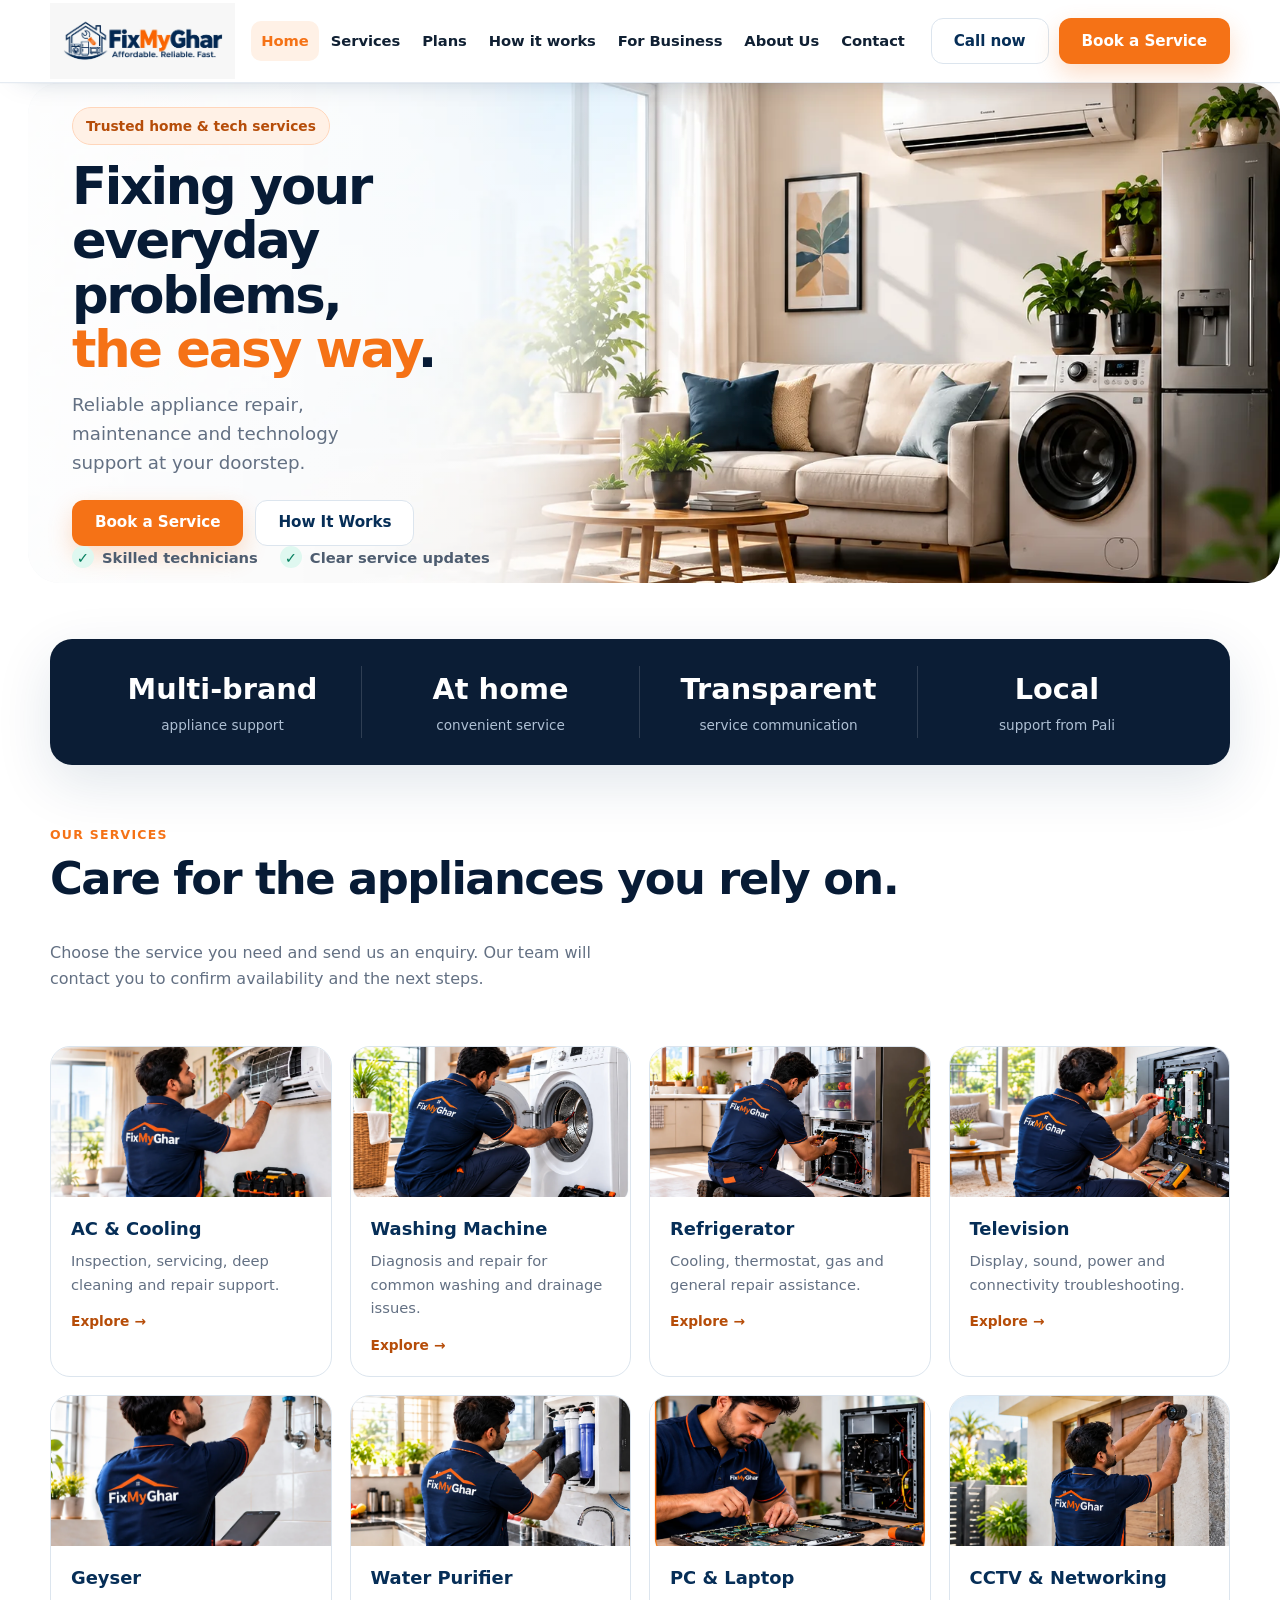
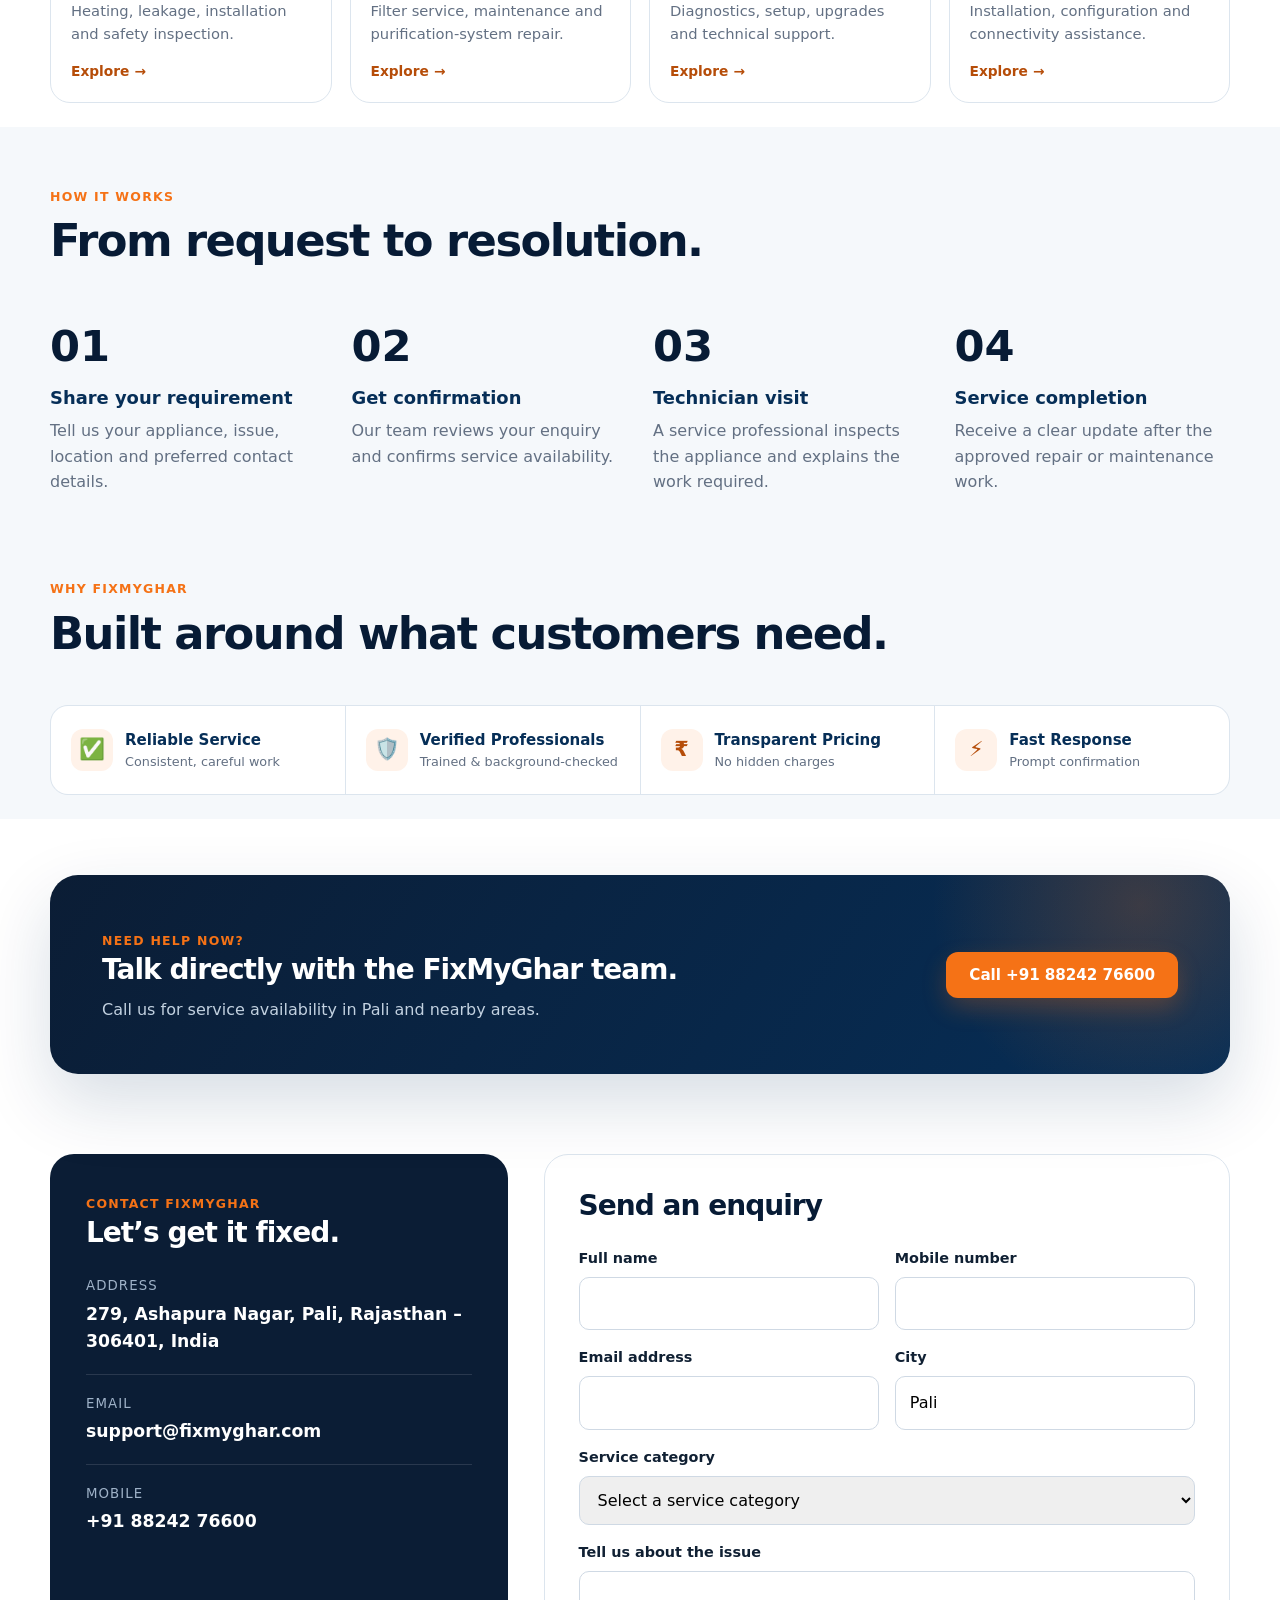
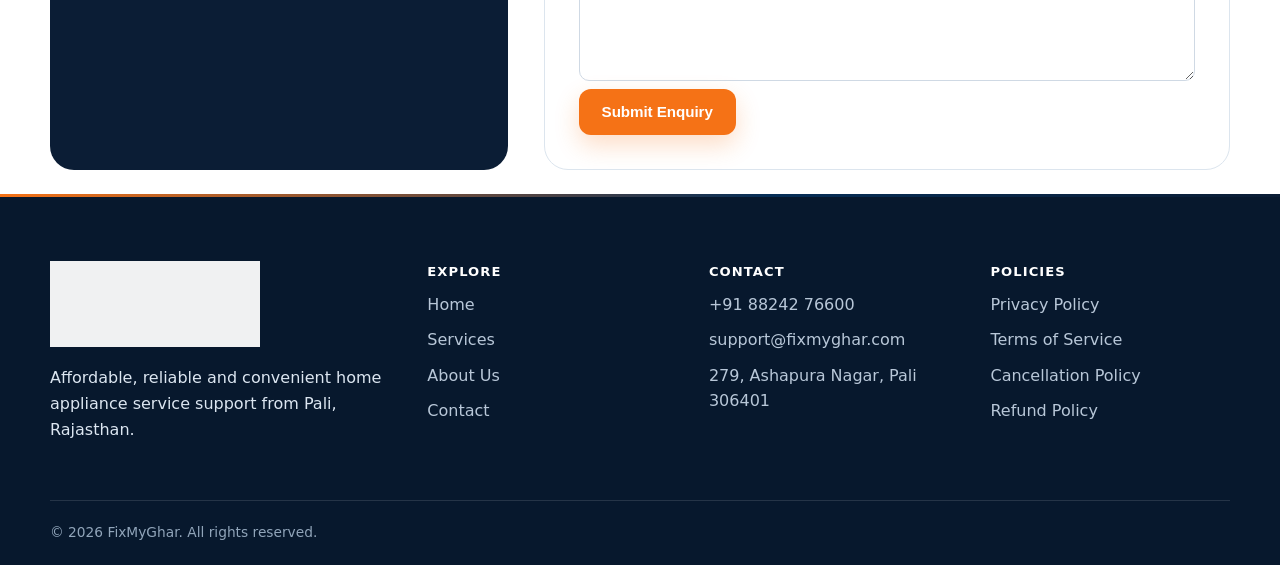
==== commit 2b3ff842: "Deploy Fixkaro website" ====
--- a/index.html
+++ b/index.html
@@ -3,8 +3,8 @@
 <head>
   <meta charset="utf-8">
   <meta name="viewport" content="width=device-width, initial-scale=1">
-  <title>FIX-KAR | Affordable, Reliable Home Appliance Service</title>
-  <meta name="description" content="Book trusted appliance repair and maintenance services with FIX-KAR in Pali, Rajasthan.">
+  <title>FixMyGhar | Affordable, Reliable Home Appliance Service</title>
+  <meta name="description" content="Book trusted appliance repair and maintenance services with FixMyGhar in Pali, Rajasthan.">
   <link rel="icon" type="image/svg+xml" href="data:image/svg+xml,%3Csvg xmlns='http://www.w3.org/2000/svg' viewBox='0 0 64 64'%3E%3Crect width='64' height='64' rx='14' fill='%23062e57'/%3E%3Cpath d='M13 31 32 16l19 15v20H13z' fill='none' stroke='%23fff' stroke-width='5'/%3E%3Cpath d='m27 39 15-15' stroke='%23f57216' stroke-width='6' stroke-linecap='round'/%3E%3C/svg%3E">
   <link rel="stylesheet" href="styles.css">
 </head>
@@ -12,7 +12,7 @@
 
   <header class="header">
     <nav class="nav wrap">
-      <a href="/"><img class="logo" src="assets/fix-kar-logo.png" alt="FIX-KAR – Affordable, Reliable, Fast"></a>
+      <a href="/"><img class="logo" src="assets/fixmyghar-logo.webp" alt="FixMyGhar – Affordable, Reliable, Fast"></a>
       <div class="navlinks">
         <a class="active" href="/">Home</a>
         <a href="/services">Services</a>
@@ -34,7 +34,7 @@
 
     <section class="img-hero">
       <div class="img-hero-media">
-        <img src="assets/hero-section/home.png" alt="Modern living room with a serviced AC, washing machine and refrigerator" loading="eager">
+        <img src="assets/hero-section/home.webp" alt="Modern living room with a serviced AC, washing machine and refrigerator" loading="eager">
       </div>
       <div class="wrap">
         <div class="img-hero-content">
@@ -74,49 +74,49 @@
         </div>
         <div class="service-grid">
           <article class="card home-service-card">
-            <img src="assets/service-ac.jpg" alt="Technician servicing an air conditioner" loading="lazy">
+            <img src="assets/service-ac.webp" alt="Technician servicing an air conditioner" loading="lazy">
             <h3>AC &amp; Cooling</h3>
             <p>Inspection, servicing, deep cleaning and repair support.</p>
             <span class="card-explore">Explore <span aria-hidden="true">&rarr;</span></span>
           </article>
           <article class="card home-service-card">
-            <img src="assets/service-washing.jpg" alt="Technician repairing a washing machine" loading="lazy">
+            <img src="assets/service-washing.webp" alt="Technician repairing a washing machine" loading="lazy">
             <h3>Washing Machine</h3>
             <p>Diagnosis and repair for common washing and drainage issues.</p>
             <span class="card-explore">Explore <span aria-hidden="true">&rarr;</span></span>
           </article>
           <article class="card home-service-card">
-            <img src="assets/service-refrigerator.jpg" alt="Technician diagnosing a refrigerator" loading="lazy">
+            <img src="assets/service-refrigerator.webp" alt="Technician diagnosing a refrigerator" loading="lazy">
             <h3>Refrigerator</h3>
             <p>Cooling, thermostat, gas and general repair assistance.</p>
             <span class="card-explore">Explore <span aria-hidden="true">&rarr;</span></span>
           </article>
           <article class="card home-service-card">
-            <img src="assets/service-tv.jpg" alt="Technician repairing a television" loading="lazy">
+            <img src="assets/service-tv.webp" alt="Technician repairing a television" loading="lazy">
             <h3>Television</h3>
             <p>Display, sound, power and connectivity troubleshooting.</p>
             <span class="card-explore">Explore <span aria-hidden="true">&rarr;</span></span>
           </article>
           <article class="card home-service-card">
-            <img src="assets/service-geyser.jpg" alt="Technician inspecting a geyser" loading="lazy">
+            <img src="assets/service-geyser.webp" alt="Technician inspecting a geyser" loading="lazy">
             <h3>Geyser</h3>
             <p>Heating, leakage, installation and safety inspection.</p>
             <span class="card-explore">Explore <span aria-hidden="true">&rarr;</span></span>
           </article>
           <article class="card home-service-card">
-            <img src="assets/service-purifier.jpg" alt="Technician servicing a water purifier" loading="lazy">
+            <img src="assets/service-purifier.webp" alt="Technician servicing a water purifier" loading="lazy">
             <h3>Water Purifier</h3>
             <p>Filter service, maintenance and purification-system repair.</p>
             <span class="card-explore">Explore <span aria-hidden="true">&rarr;</span></span>
           </article>
           <article class="card home-service-card">
-            <img src="assets/service-laptop.jpg" alt="Technician repairing a laptop" loading="lazy">
+            <img src="assets/service-laptop.webp" alt="Technician repairing a laptop" loading="lazy">
             <h3>PC &amp; Laptop</h3>
             <p>Diagnostics, setup, upgrades and technical support.</p>
             <span class="card-explore">Explore <span aria-hidden="true">&rarr;</span></span>
           </article>
           <article class="card home-service-card">
-            <img src="assets/service-cctv.jpg" alt="Technician installing a CCTV camera" loading="lazy">
+            <img src="assets/service-cctv.webp" alt="Technician installing a CCTV camera" loading="lazy">
             <h3>CCTV &amp; Networking</h3>
             <p>Installation, configuration and connectivity assistance.</p>
             <span class="card-explore">Explore <span aria-hidden="true">&rarr;</span></span>
@@ -158,7 +158,7 @@
       <div class="wrap">
         <div class="section-head">
           <div>
-            <span class="kicker">Why FIX-KAR</span>
+            <span class="kicker">Why FixMyGhar</span>
             <h2>Built around what customers need.</h2>
           </div>
         </div>
@@ -200,7 +200,7 @@
         <div class="band">
           <div>
             <span class="kicker">Need help now?</span>
-            <h2>Talk directly with the FIX-KAR team.</h2>
+            <h2>Talk directly with the FixMyGhar team.</h2>
             <p>Call us for service availability in Pali and nearby areas.</p>
           </div>
           <a class="btn btn-primary" href="tel:+918824276600">Call +91 88242 76600</a>
@@ -211,7 +211,7 @@
     <section class="section" id="contact">
       <div class="wrap contact-grid">
         <div class="contact-panel">
-          <span class="kicker">Contact Fix-Kar</span>
+          <span class="kicker">Contact FixMyGhar</span>
           <h2>Let&rsquo;s get it fixed.</h2>
           <div class="contact-item">
             <small>Address</small>
@@ -219,7 +219,7 @@
           </div>
           <div class="contact-item">
             <small>Email</small>
-            <a href="mailto:support@fix-kar.in">support@fix-kar.in</a>
+            <a href="mailto:support@fixmyghar.com">support@fixmyghar.com</a>
           </div>
           <div class="contact-item">
             <small>Mobile</small>
@@ -266,7 +266,7 @@
             </div>
           </div>
           <button class="btn btn-primary" type="submit">Submit Enquiry</button>
-          <div class="notice" role="status">Thank you. Your enquiry has been recorded in this website preview. Please call or email FIX-KAR for immediate assistance.</div>
+          <div class="notice" role="status">Thank you. Your enquiry has been recorded in this website preview. Please call or email FixMyGhar for immediate assistance.</div>
         </form>
       </div>
     </section>
@@ -277,7 +277,7 @@
     <div class="wrap">
       <div class="footer-grid">
         <div>
-          <img class="footer-logo" src="assets/fix-kar-logo.png" alt="FIX-KAR">
+          <img class="footer-logo" src="assets/fixmyghar-logo.webp" alt="FixMyGhar">
           <p>Affordable, reliable and convenient home appliance service support from Pali, Rajasthan.</p>
         </div>
         <div>
@@ -290,7 +290,7 @@
         <div>
           <h4>Contact</h4>
           <a href="tel:+918824276600">+91 88242 76600</a>
-          <a href="mailto:support@fix-kar.in">support@fix-kar.in</a>
+          <a href="mailto:support@fixmyghar.com">support@fixmyghar.com</a>
           <a target="_blank" rel="noopener" href="https://www.google.com/maps/search/?api=1&query=279%2C%20Ashapura%20Nagar%2C%20Pali%20306401">279, Ashapura Nagar, Pali 306401</a>
         </div>
         <div>
@@ -301,7 +301,7 @@
           <a href="/refund">Refund Policy</a>
         </div>
       </div>
-      <div class="footer-bottom">© 2026 FIX-KAR. All rights reserved.</div>
+      <div class="footer-bottom">© 2026 FixMyGhar. All rights reserved.</div>
     </div>
   </footer>
 
--- a/styles.css
+++ b/styles.css
@@ -1,5 +1,5 @@
 /* ==========================================================================
-   FIX-KAR — Global Stylesheet
+   FixMyGhar — Global Stylesheet
    ========================================================================== */
 
 :root {
@@ -777,8 +777,8 @@
     min-height: clamp(420px, 57vw, 460px);
     border-radius: 24px;
     background: var(--soft);
-    margin: 0 0 0 28px;
-    width: calc(100% - 28px);
+    margin: 0;
+    width: 100%;
     /* No horizontal padding here — the image (a sibling flex item below)
        must stay edge-to-edge; only the text column gets inset, via
        .img-hero-content's own padding a few rules down. */
@@ -806,7 +806,7 @@
   }
 
   .img-hero-content {
-    max-width: 48%;
+    max-width: 56%;
     padding: 0;
     text-align: left;
   }
@@ -814,6 +814,20 @@
   .img-hero-content h1,
   .img-hero-content .lead {
     text-align: left;
+  }
+
+  .img-hero-content h1,
+  .img-hero-content h1 span,
+  .img-hero-content .lead,
+  .img-hero-content .trust {
+    color: #fff;
+    font-weight: 800;
+    text-shadow: 0 1px 4px rgba(0, 0, 0, 0.65), 0 1px 12px rgba(0, 0, 0, 0.45);
+  }
+
+  .img-hero-content .trust span:before {
+    background: #fff;
+    text-shadow: none;
   }
 
   .img-hero-ctas {
@@ -826,8 +840,8 @@
   .img-hero {
     border-radius: 20px;
     min-height: clamp(380px, 90vw, 430px);
-    margin-left: 14px;
-    width: calc(100% - 14px);
+    margin: 0;
+    width: 100%;
     padding: 18px 16px;
   }
 
@@ -850,7 +864,7 @@
   }
 
   .img-hero-content {
-    max-width: 68%;
+    max-width: 78%;
   }
 
   .img-hero-ctas {
@@ -2050,4 +2064,10 @@
   .filter-child {
     margin-left: 16px;
   }
+}
+.step:before {
+  content: "0" counter(step);
+  font-size: 2.7rem;
+  font-weight: 900;
+  color: #071b35;
 }
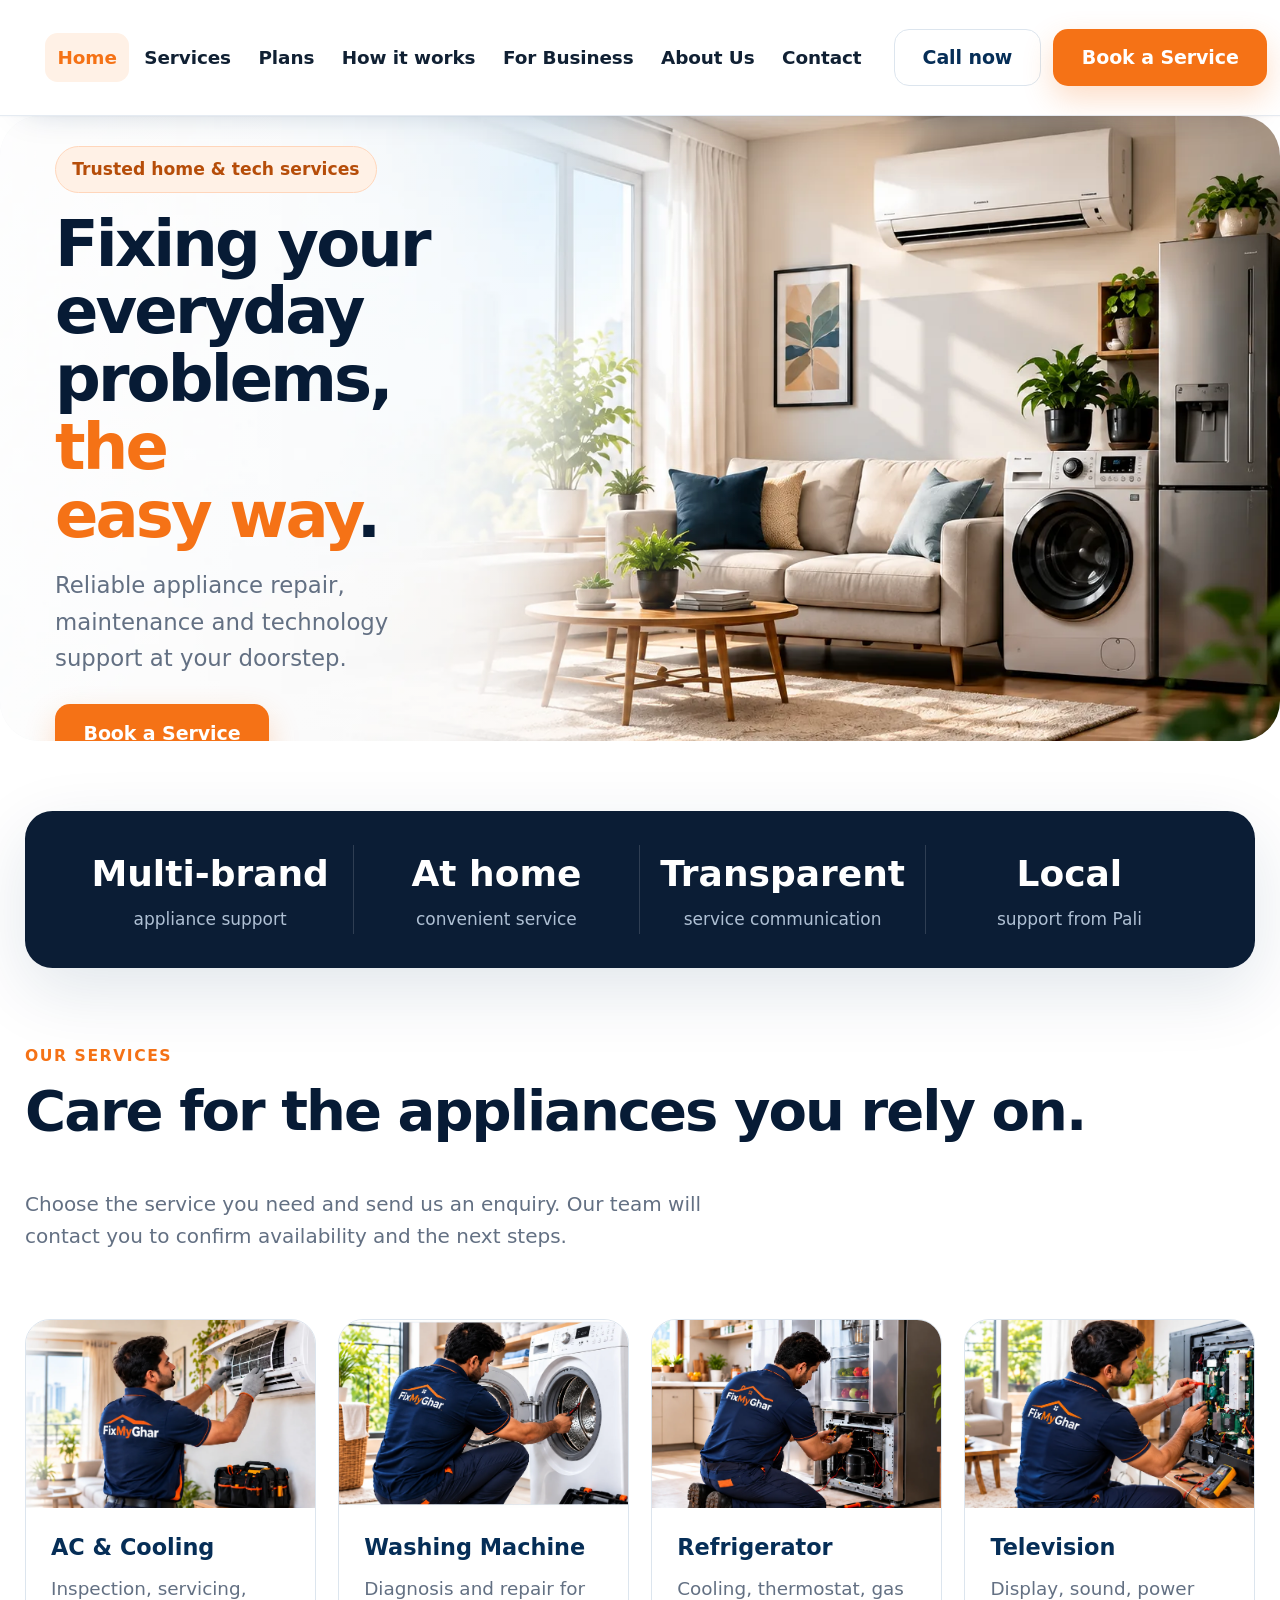
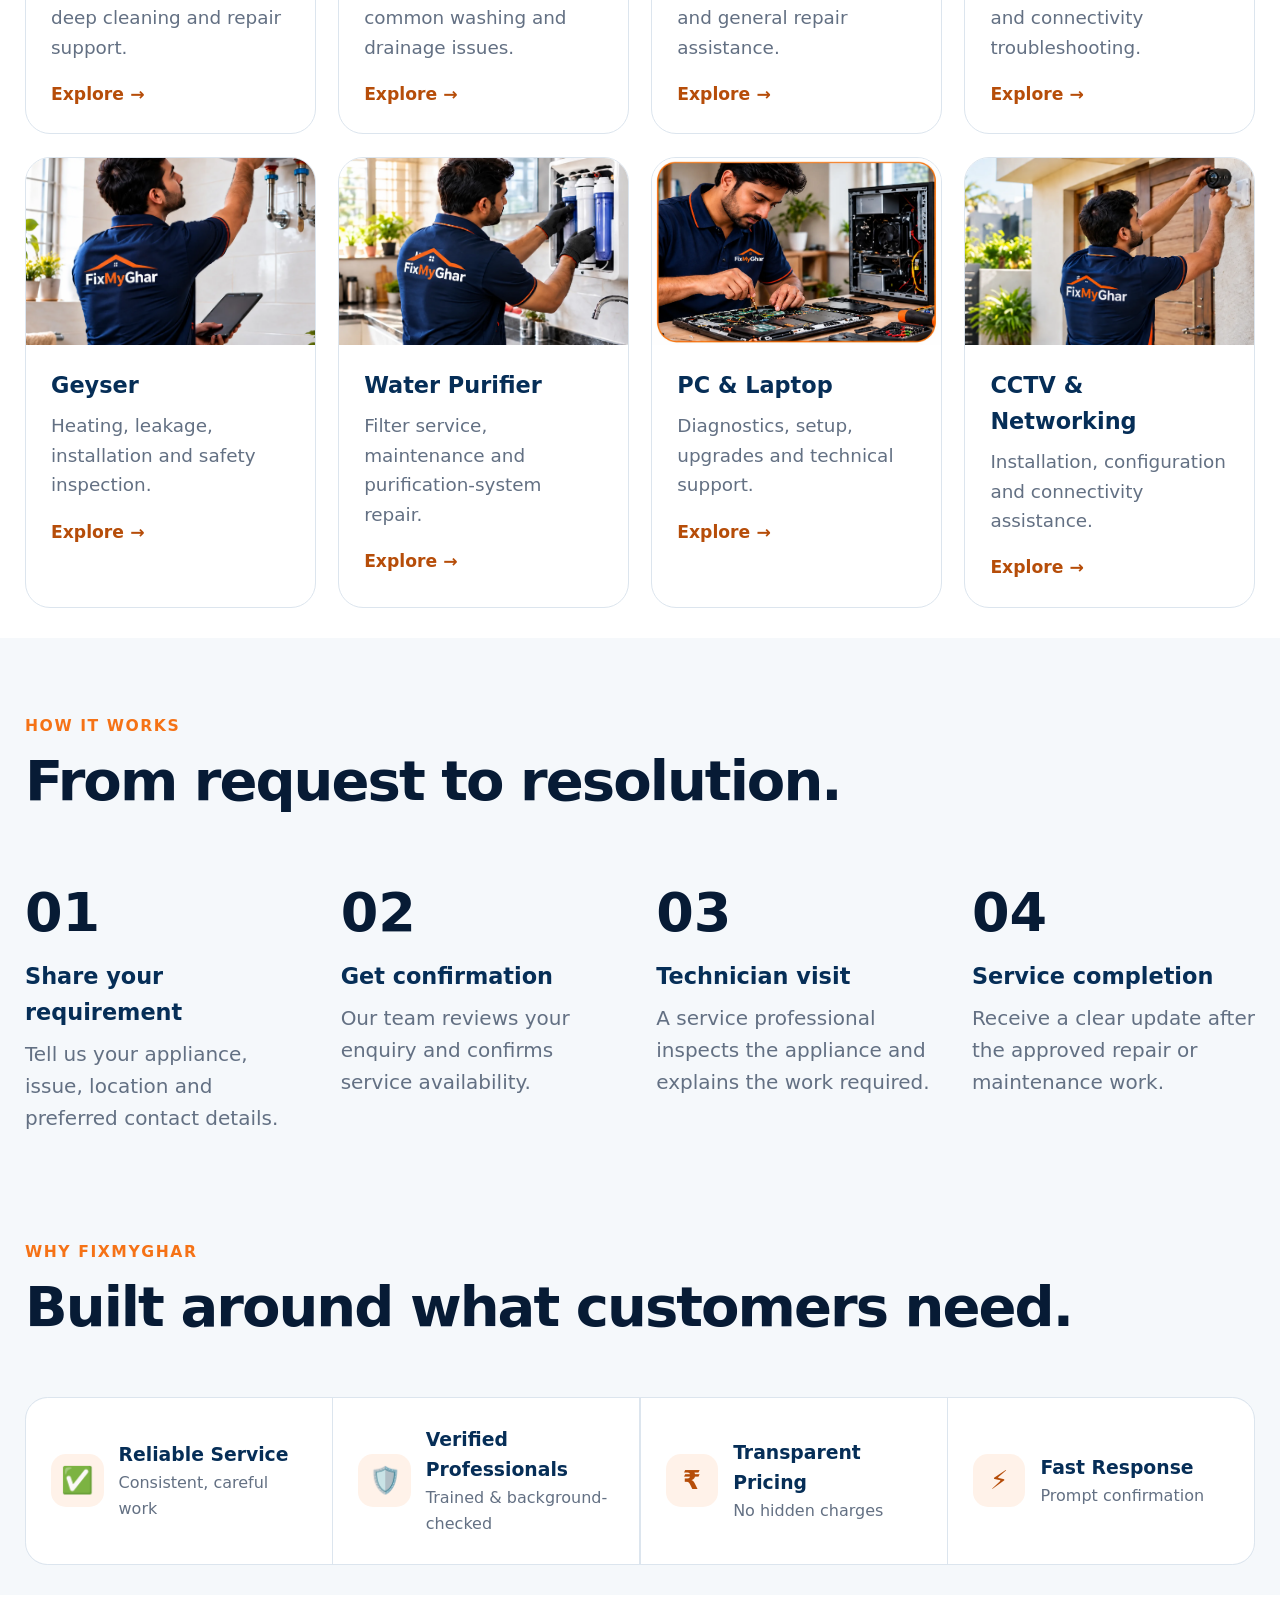
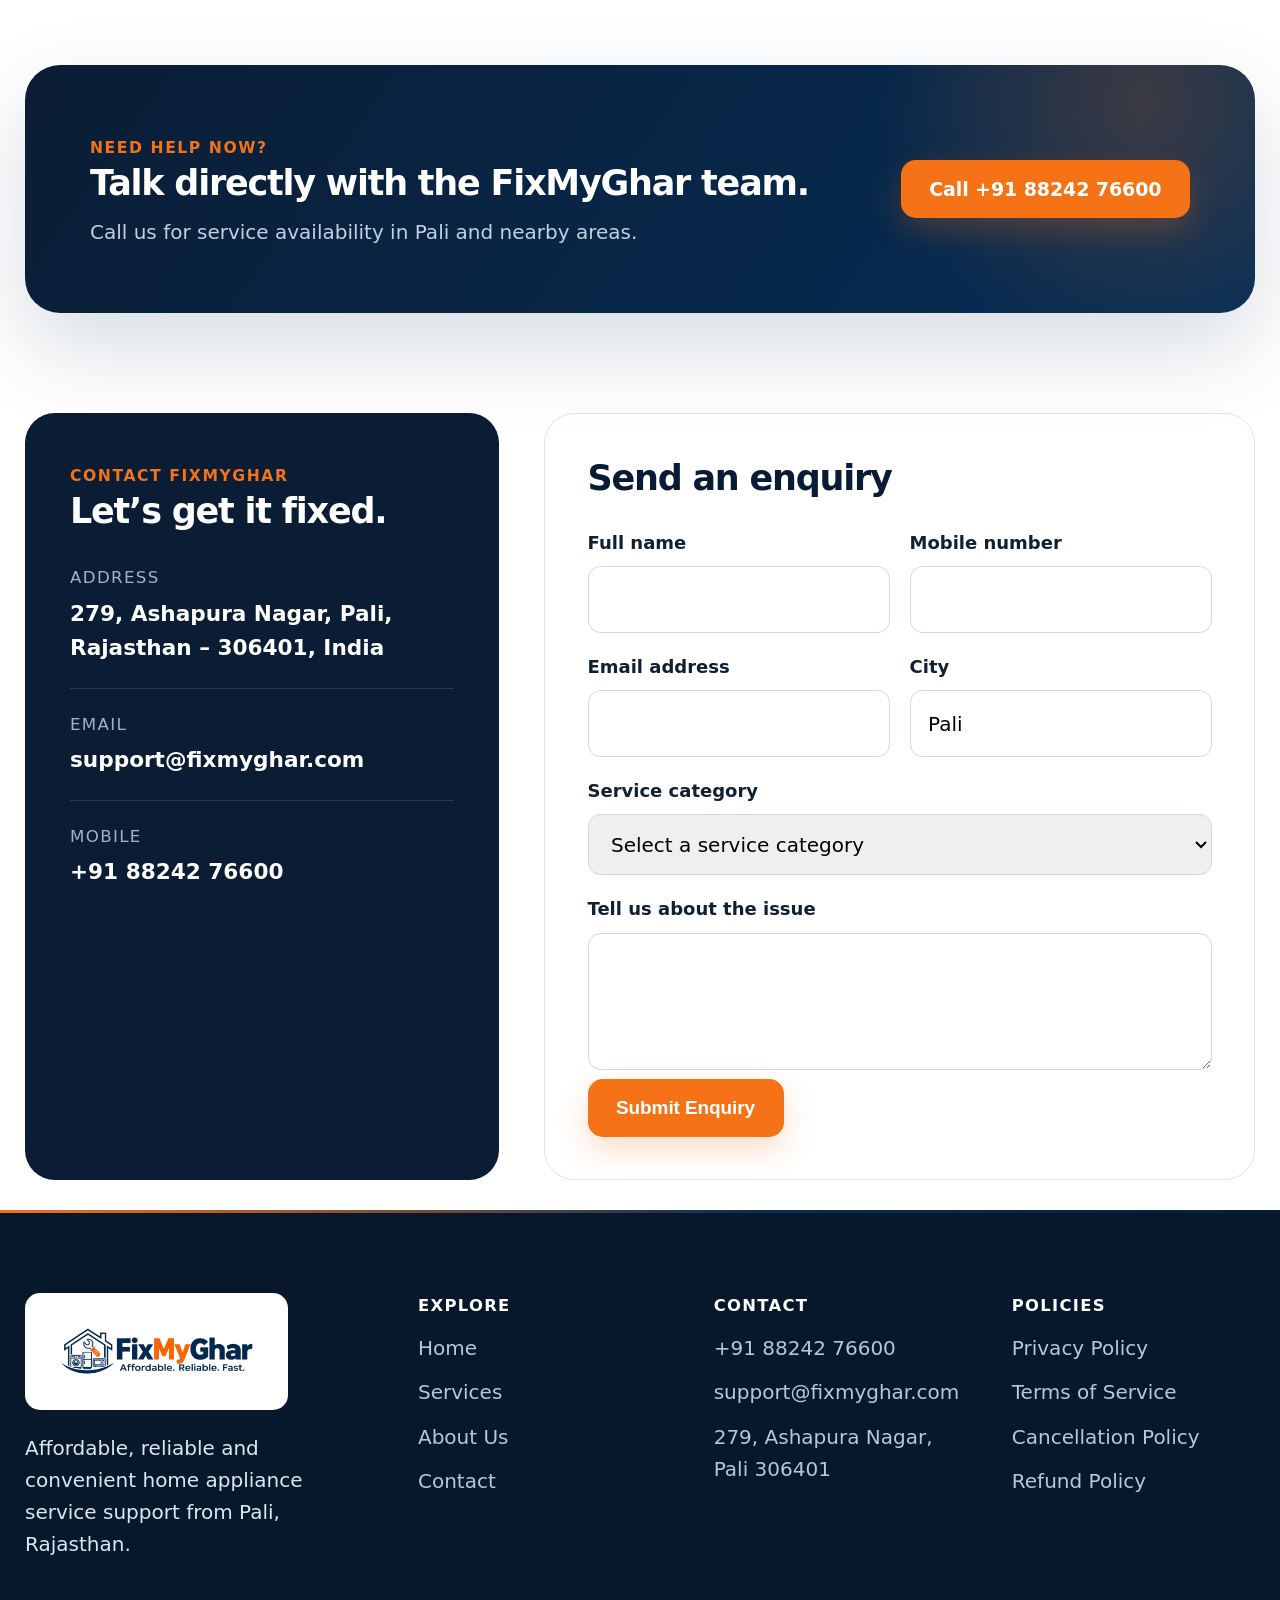
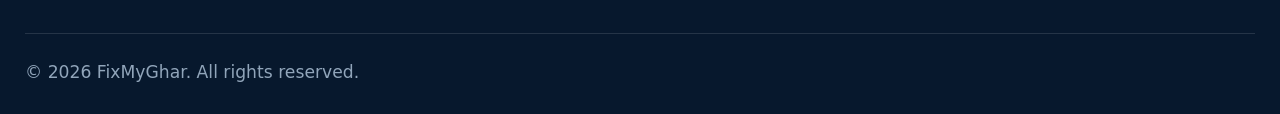
==== commit b4e39d92: "update" ====
--- a/index.html
+++ b/index.html
@@ -6,13 +6,13 @@
   <title>FixMyGhar | Affordable, Reliable Home Appliance Service</title>
   <meta name="description" content="Book trusted appliance repair and maintenance services with FixMyGhar in Pali, Rajasthan.">
   <link rel="icon" type="image/svg+xml" href="data:image/svg+xml,%3Csvg xmlns='http://www.w3.org/2000/svg' viewBox='0 0 64 64'%3E%3Crect width='64' height='64' rx='14' fill='%23062e57'/%3E%3Cpath d='M13 31 32 16l19 15v20H13z' fill='none' stroke='%23fff' stroke-width='5'/%3E%3Cpath d='m27 39 15-15' stroke='%23f57216' stroke-width='6' stroke-linecap='round'/%3E%3C/svg%3E">
-  <link rel="stylesheet" href="styles.css">
+  <link rel="stylesheet" href="styles.css?v=20260928">
 </head>
 <body>
 
   <header class="header">
     <nav class="nav wrap">
-      <a href="/"><img class="logo" src="assets/fixmyghar-logo.webp" alt="FixMyGhar – Affordable, Reliable, Fast"></a>
+      <a href="/"><img class="logo" src="assets/fixmyghar-logo.webp?v=20260928b" alt="FixMyGhar – Affordable, Reliable, Fast"></a>
       <div class="navlinks">
         <a class="active" href="/">Home</a>
         <a href="/services">Services</a>
@@ -34,7 +34,7 @@
 
     <section class="img-hero">
       <div class="img-hero-media">
-        <img src="assets/hero-section/home.webp" alt="Modern living room with a serviced AC, washing machine and refrigerator" loading="eager">
+        <img src="assets/hero-section/home.webp?v=20260928c" alt="Modern living room with a serviced AC, washing machine and refrigerator" loading="eager">
       </div>
       <div class="wrap">
         <div class="img-hero-content">
@@ -74,49 +74,49 @@
         </div>
         <div class="service-grid">
           <article class="card home-service-card">
-            <img src="assets/service-ac.webp" alt="Technician servicing an air conditioner" loading="lazy">
+            <img src="assets/service-ac.webp?v=20260928c" alt="Technician servicing an air conditioner" loading="lazy">
             <h3>AC &amp; Cooling</h3>
             <p>Inspection, servicing, deep cleaning and repair support.</p>
             <span class="card-explore">Explore <span aria-hidden="true">&rarr;</span></span>
           </article>
           <article class="card home-service-card">
-            <img src="assets/service-washing.webp" alt="Technician repairing a washing machine" loading="lazy">
+            <img src="assets/service-washing.webp?v=20260928c" alt="Technician repairing a washing machine" loading="lazy">
             <h3>Washing Machine</h3>
             <p>Diagnosis and repair for common washing and drainage issues.</p>
             <span class="card-explore">Explore <span aria-hidden="true">&rarr;</span></span>
           </article>
           <article class="card home-service-card">
-            <img src="assets/service-refrigerator.webp" alt="Technician diagnosing a refrigerator" loading="lazy">
+            <img src="assets/service-refrigerator.webp?v=20260928c" alt="Technician diagnosing a refrigerator" loading="lazy">
             <h3>Refrigerator</h3>
             <p>Cooling, thermostat, gas and general repair assistance.</p>
             <span class="card-explore">Explore <span aria-hidden="true">&rarr;</span></span>
           </article>
           <article class="card home-service-card">
-            <img src="assets/service-tv.webp" alt="Technician repairing a television" loading="lazy">
+            <img src="assets/service-tv.webp?v=20260928c" alt="Technician repairing a television" loading="lazy">
             <h3>Television</h3>
             <p>Display, sound, power and connectivity troubleshooting.</p>
             <span class="card-explore">Explore <span aria-hidden="true">&rarr;</span></span>
           </article>
           <article class="card home-service-card">
-            <img src="assets/service-geyser.webp" alt="Technician inspecting a geyser" loading="lazy">
+            <img src="assets/service-geyser.webp?v=20260928c" alt="Technician inspecting a geyser" loading="lazy">
             <h3>Geyser</h3>
             <p>Heating, leakage, installation and safety inspection.</p>
             <span class="card-explore">Explore <span aria-hidden="true">&rarr;</span></span>
           </article>
           <article class="card home-service-card">
-            <img src="assets/service-purifier.webp" alt="Technician servicing a water purifier" loading="lazy">
+            <img src="assets/service-purifier.webp?v=20260928c" alt="Technician servicing a water purifier" loading="lazy">
             <h3>Water Purifier</h3>
             <p>Filter service, maintenance and purification-system repair.</p>
             <span class="card-explore">Explore <span aria-hidden="true">&rarr;</span></span>
           </article>
           <article class="card home-service-card">
-            <img src="assets/service-laptop.webp" alt="Technician repairing a laptop" loading="lazy">
+            <img src="assets/service-laptop.webp?v=20260928c" alt="Technician repairing a laptop" loading="lazy">
             <h3>PC &amp; Laptop</h3>
             <p>Diagnostics, setup, upgrades and technical support.</p>
             <span class="card-explore">Explore <span aria-hidden="true">&rarr;</span></span>
           </article>
           <article class="card home-service-card">
-            <img src="assets/service-cctv.webp" alt="Technician installing a CCTV camera" loading="lazy">
+            <img src="assets/service-cctv.webp?v=20260928c" alt="Technician installing a CCTV camera" loading="lazy">
             <h3>CCTV &amp; Networking</h3>
             <p>Installation, configuration and connectivity assistance.</p>
             <span class="card-explore">Explore <span aria-hidden="true">&rarr;</span></span>
@@ -277,7 +277,7 @@
     <div class="wrap">
       <div class="footer-grid">
         <div>
-          <img class="footer-logo" src="assets/fixmyghar-logo.webp" alt="FixMyGhar">
+          <img class="footer-logo" src="assets/fixmyghar-logo.webp?v=20260928b" alt="FixMyGhar">
           <p>Affordable, reliable and convenient home appliance service support from Pali, Rajasthan.</p>
         </div>
         <div>
@@ -305,6 +305,6 @@
     </div>
   </footer>
 
-  <script src="script.js"></script>
+  <script src="script.js?v=20260928"></script>
 </body>
 </html>
--- a/styles.css
+++ b/styles.css
@@ -39,6 +39,21 @@
   overflow-x: hidden;
 }
 
+/* Desktop/laptop screens render ~25% bigger by default (text, spacing,
+   images together) so the site looks the way it's meant to at normal
+   100% browser zoom, without anyone needing to zoom in manually. Scoped
+   to wider screens only — phones already render at their own correct
+   density, and applying this on top of a real mobile viewport would
+   shrink the effective layout width and fight the mobile breakpoints
+   below. Every max-width/min-width breakpoint in this file has been
+   scaled by the same 1.25x so real devices still switch to the mobile
+   layout at the same physical screen width as before. */
+@media (min-width: 980px) {
+  html {
+    zoom: 1.25;
+  }
+}
+
 body {
   margin: 0;
   font-family: Inter, ui-sans-serif, system-ui, -apple-system, BlinkMacSystemFont, "Segoe UI", sans-serif;
@@ -81,7 +96,7 @@
 }
 
 .nav {
-  height: 82px;
+  height: 92px;
   display: flex;
   align-items: center;
   justify-content: space-between;
@@ -89,7 +104,7 @@
 }
 
 .logo {
-  width: 188px;
+  width: 224px;
   flex-shrink: 0;
 }
 
@@ -697,8 +712,8 @@
   align-items: center;
   overflow: hidden;
   border-radius: 32px;
-  margin: 0 0 0 28px;
-  width: calc(100% - 28px);
+  margin: 0;
+  width: 100%;
   padding: 24px 44px;
   background: var(--soft);
 }
@@ -769,7 +784,17 @@
   margin-top: 22px;
 }
 
-@media (max-width: 980px) {
+/* The Track page embeds a full form (inputs + button) inside the hero
+   instead of just a heading/CTA pair — the fixed height every other
+   .img-hero page uses would clip it, so this variant grows with its
+   content at every breakpoint instead. */
+.img-hero.img-hero--form {
+  height: auto;
+  min-height: 500px;
+  padding-bottom: 36px;
+}
+
+@media (max-width: 1225px) {
   .img-hero {
     display: grid;
     flex-direction: row;
@@ -836,7 +861,7 @@
   }
 }
 
-@media (max-width: 620px) {
+@media (max-width: 775px) {
   .img-hero {
     border-radius: 20px;
     min-height: clamp(380px, 90vw, 430px);
@@ -1156,8 +1181,10 @@
 
 .footer-logo {
   width: 210px;
-  filter: brightness(0) invert(1);
-  opacity: 0.94;
+  display: block;
+  background: #fff;
+  padding: 10px 16px;
+  border-radius: 12px;
   margin-bottom: 18px;
 }
 
@@ -1480,7 +1507,7 @@
    Responsive
    ========================================================================== */
 
-@media (max-width: 980px) {
+@media (max-width: 1225px) {
   .navlinks {
     display: none;
   }
@@ -1526,7 +1553,7 @@
   .mobile-open .navlinks {
     display: flex;
     position: absolute;
-    top: 82px;
+    top: 92px;
     left: 0;
     right: 0;
     background: white;
@@ -1552,7 +1579,7 @@
   }
 }
 
-@media (max-width: 900px) {
+@media (max-width: 1125px) {
   .content-grid,
   .price-grid,
   .split {
@@ -1560,7 +1587,7 @@
   }
 }
 
-@media (max-width: 620px) {
+@media (max-width: 775px) {
   .wrap {
     width: min(100% - 28px, 1180px);
   }
@@ -1768,14 +1795,14 @@
 }
 
 /* Tablet */
-@media (max-width: 900px) {
+@media (max-width: 1125px) {
   .locations-grid {
     grid-template-columns: repeat(2, 1fr);
   }
 }
 
 /* Mobile */
-@media (max-width: 620px) {
+@media (max-width: 775px) {
   .locations-section {
     padding: 42px 0;
   }
@@ -1837,7 +1864,7 @@
 .location-card:nth-child(10) {
   grid-column: 3;
 }
-@media (min-width: 901px) {
+@media (min-width: 1126px) {
   .location-card:nth-child(9) {
     grid-column: 2;
   }
@@ -2022,7 +2049,7 @@
    RESPONSIVE
    ========================================================= */
 
-@media (max-width: 1050px) {
+@media (max-width: 1312px) {
   .services-layout {
     grid-template-columns: 235px 1fr;
     gap: 22px;
@@ -2033,7 +2060,7 @@
   }
 }
 
-@media (max-width: 760px) {
+@media (max-width: 950px) {
   .services-layout {
     grid-template-columns: 1fr;
   }
@@ -2051,7 +2078,7 @@
   }
 }
 
-@media (max-width: 520px) {
+@media (max-width: 650px) {
   .service-grid-filtered {
     grid-template-columns: 1fr;
   }
